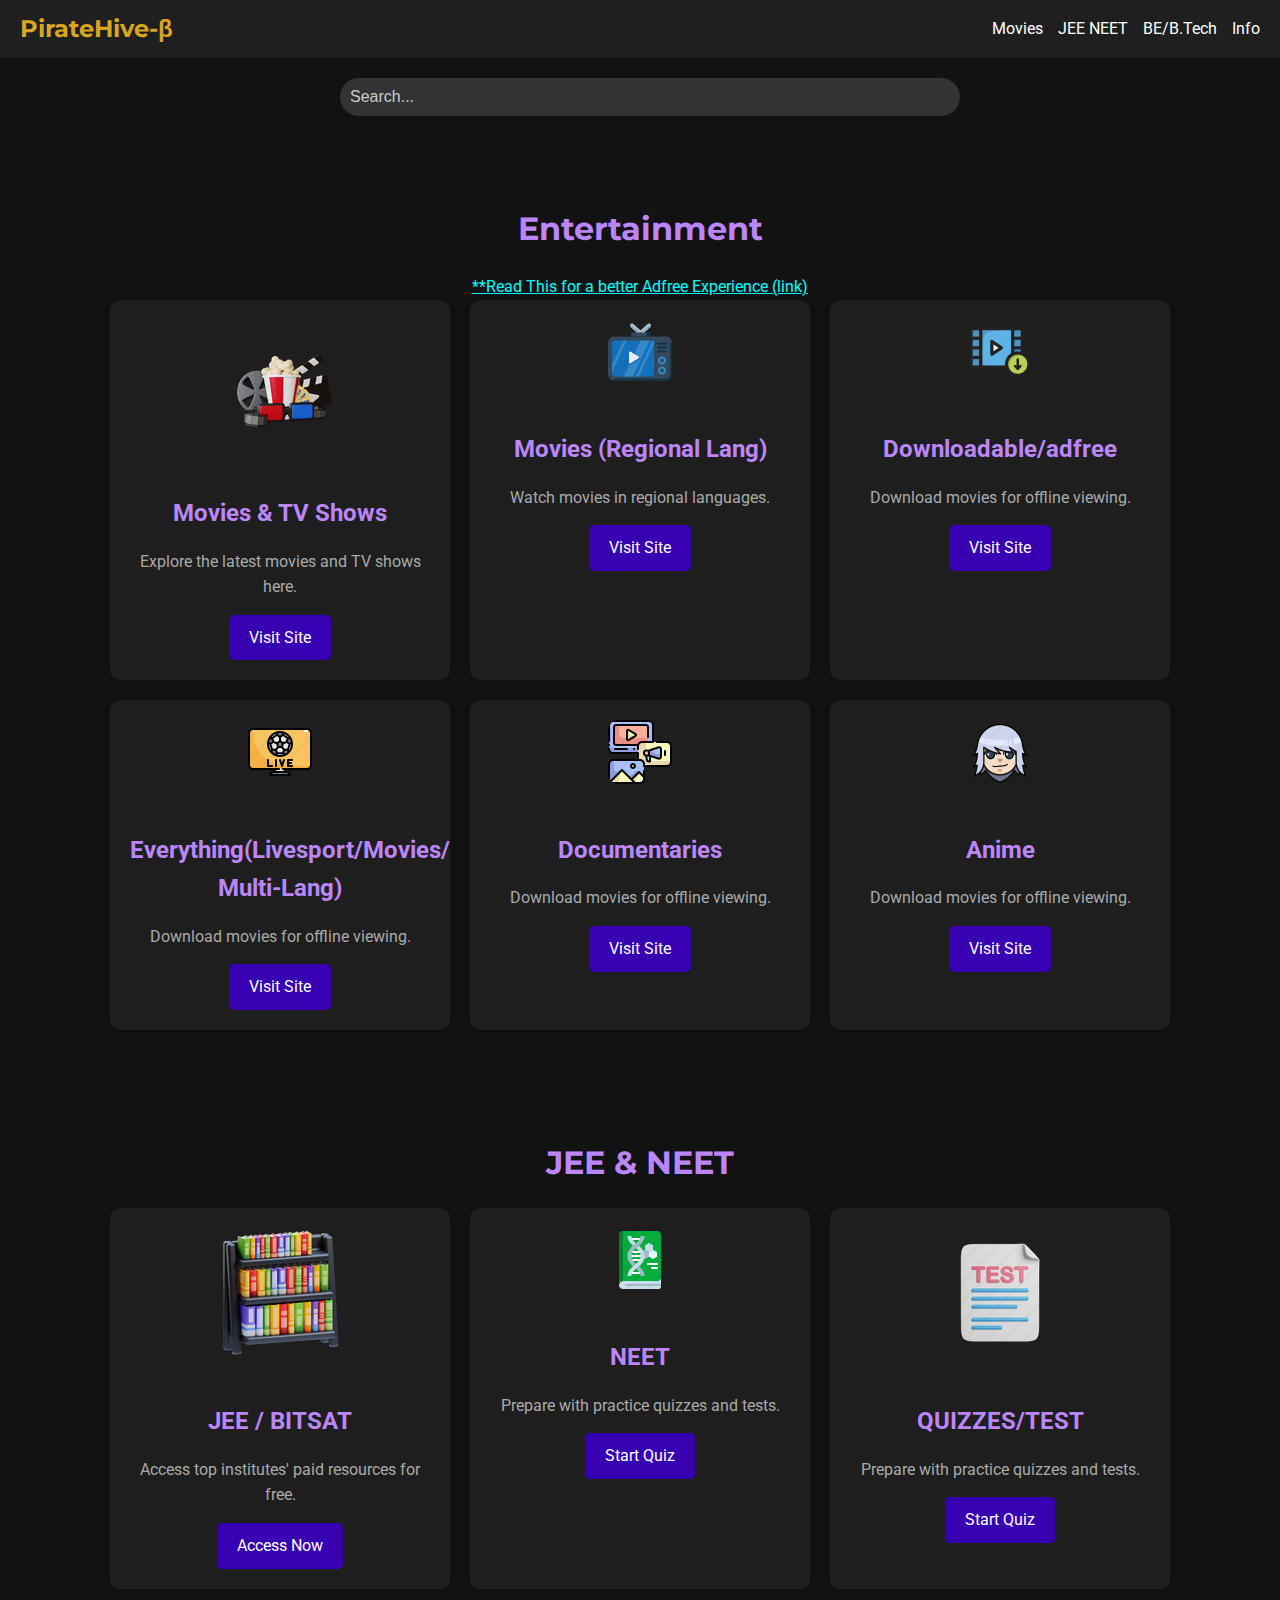
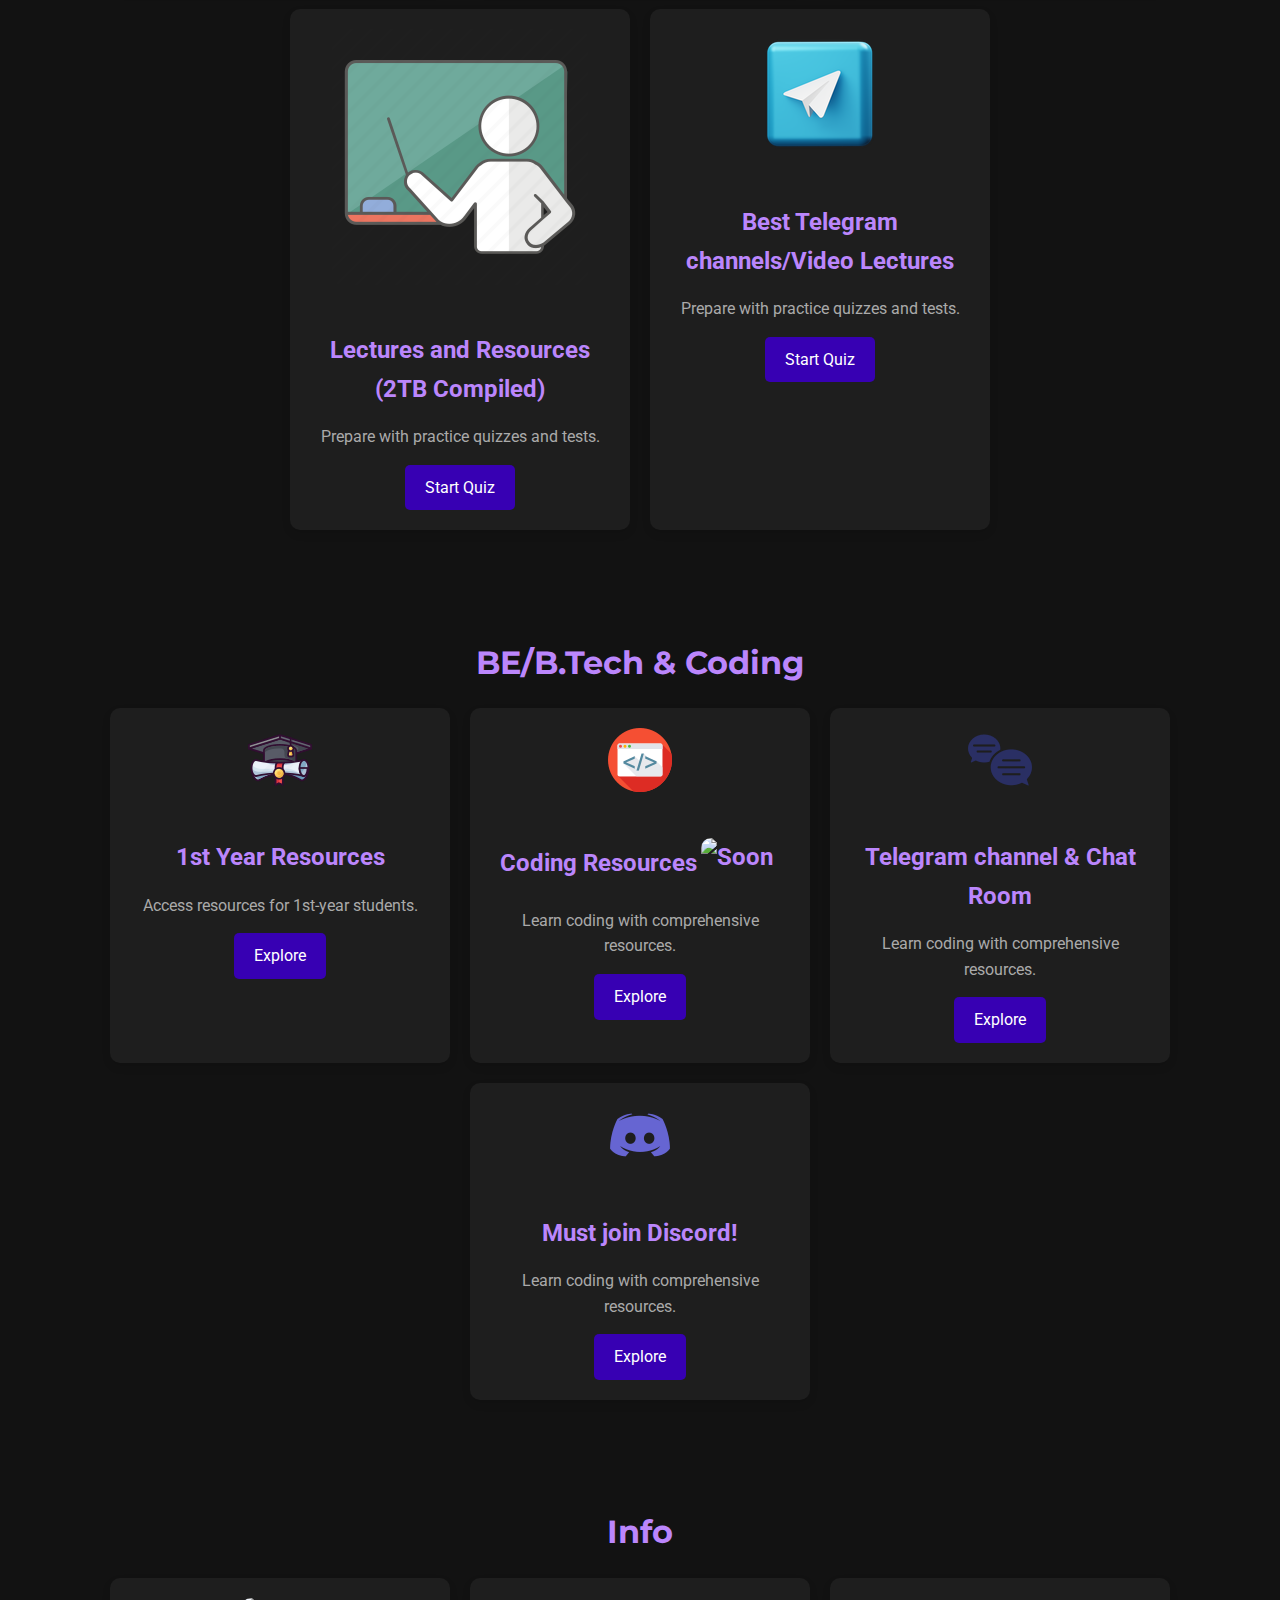
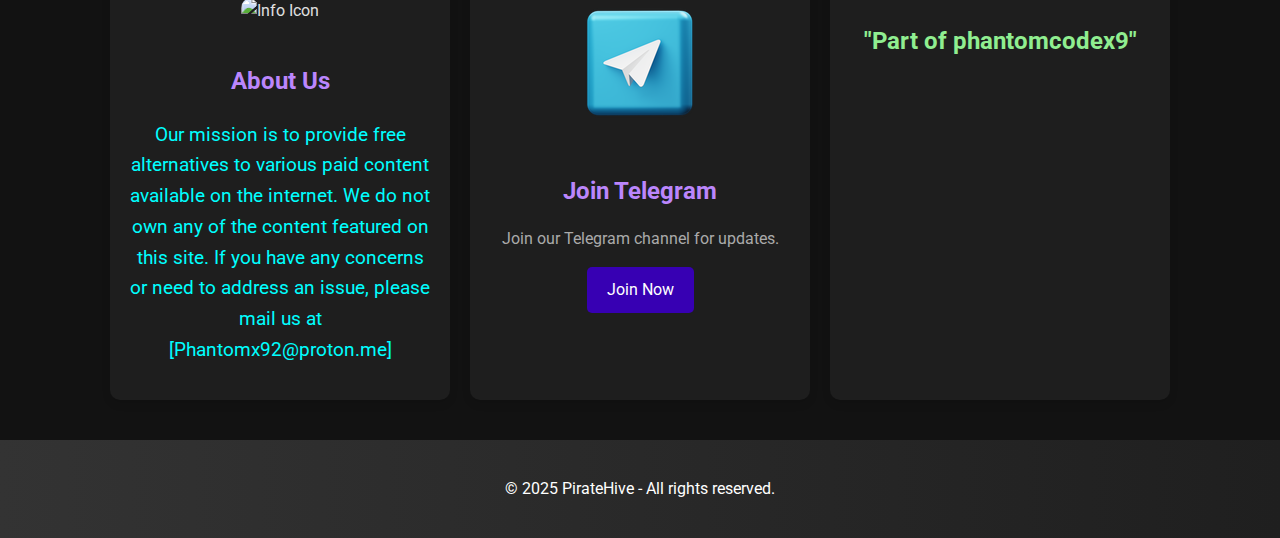
==== index.html @ e7d07bc3 "Update index.html" ====
<!DOCTYPE html>
<html lang="en">

<head>
    <!-- Google tag (gtag.js) -->
    <script async src="https://www.googletagmanager.com/gtag/js?id=G-7J2L93XLY0"></script>
    <script>
        window.dataLayer = window.dataLayer || [];
        function gtag() { dataLayer.push(arguments); }
        gtag('js', new Date());

        gtag('config', 'G-7J2L93XLY0');
    </script>
    <meta charset="UTF-8">
    <meta name="viewport" content="width=device-width, initial-scale=1.0">
    <title>PirateHive - Confedential</title>
    <link rel="icon" href="pirate.png" type="image/png">
    <link
        href="https://fonts.googleapis.com/css2?family=Montserrat:wght@400;700&family=Roboto:wght@400;500&display=swap"
        rel="stylesheet">
    <link rel="stylesheet" href="style.css">
</head>

<body>
    <!-- Top Ribbon -->
    <div class="top-ribbon">
        <div class="logo" style="color: goldenrod;">PirateHive-β</div>
        <div class="quick-access">
            <a href="#movies">Movies</a>
            <a href="#jeeneet">JEE NEET</a>
            <a href="#btech">BE/B.Tech</a>
            <a href="#info">Info</a>
        </div>
        <button class="menu-btn" onclick="toggleSidebar()">&#9776;</button>
    </div>

    <!-- Sidebar -->
    <aside class="sidebar" id="sidebar">
        <div class="sidebar-header">
            <div class="logo">PirateHive-βeta</div>
            <button class="close-btn" onclick="toggleSidebar()">&times;</button>
        </div>
        <ul class="sidebar-links">
            <li><a href="#movies">Movies</a></li>
            <li><a href="#jeeneet">JEE NEET</a></li>
            <li><a href="#btech">BE/B.Tech</a></li>
            <li><a href="#info">Info</a></li>
        </ul>
    </aside>

    <!-- Main Content -->
    <main>
        <!-- Search Bar -->
        <div class="search-container">
            <input type="text" id="searchInput" placeholder="Search...">
        </div>

        <!-- Movies Section -->
        <section id="movies" class="content-section">
            <h2>Entertainment</h2>
            <a href="https://rentry.co/4e7mycvp" target="_blank" rel="noopener noreferrer"
                style="text-decoration: underline; color: aqua;">**Read This for a better Adfree Experience (link)</a>
            <div class="card-container">
                <div class="card">
                    <img src="newcin.webp" alt="Movie Icon">
                    <h3>Movies & TV Shows</h3>
                    <p>Explore the latest movies and TV shows here.</p>
                    <a href="https://freek.to/" target="_blank" rel="noopener noreferrer" class="card-button">Visit
                        Site</a>
                </div>
                <div class="card">
                    <img src="tv.webp" alt="TV Icon">
                    <h3>Movies (Regional Lang)</h3>
                    <p>Watch movies in regional languages.</p>
                    <a href="https://www.cineby.ru/" target="_blank" rel="noopener noreferrer" class="card-button">Visit
                        Site</a>
                </div>
                <div class="card">
                    <img src="movien3.webp" alt="Download Icon">
                    <h3>Downloadable/adfree</h3>
                    <p>Download movies for offline viewing.</p>
                    <a href="https://vidbinge.app/" target="_blank" rel="noopener noreferrer" class="card-button">Visit
                        Site</a>
                </div>

                <div class="card">
                    <img src="movien4.webp" alt="Download Icon">
                    <h3>Everything(Livesport/Movies/
                        Multi-Lang)</h3>
                    <p>Download movies for offline viewing.</p>
                    <a href="https://rivestream.live/" target="_blank" rel="noopener noreferrer"
                        class="card-button">Visit
                        Site</a>
                </div>
                <div class="card">
                    <img src="doc.png" alt="Download Icon">
                    <h3>Documentaries</h3>
                    <p>Download movies for offline viewing.</p>
                    <a href="https://topdocumentaryfilms.com/" target="_blank" rel="noopener noreferrer"
                        class="card-button">Visit
                        Site</a>
                </div>
                <div class="card">
                    <img src="anime.webp" alt="Download Icon">
                    <h3>Anime</h3>
                    <p>Download movies for offline viewing.</p>
                    <a href="https://www.miruro.tv/" target="_blank" rel="noopener noreferrer" class="card-button">Visit
                        Site</a>
                </div>
            </div>
        </section>
        <!-- JEE & NEET Section -->
        <section id="jeeneet" class="content-section">
            <h2>JEE & NEET</h2>
            <div class="card-container">
                <div class="card">
                    <img src="shelf.webp" alt="Study Icon">
                    <h3>JEE / BITSAT</h3>
                    <p>Access top institutes' paid resources for free.</p>
                    <a href="https://drive.google.com/drive/folders/1kt1fwIi2DkkcmF1Ly_ejq9_8U_KAy7Ea" target="_blank"
                        rel="noopener noreferrer" class="card-button">Access Now</a>
                </div>
                <div class="card">
                    <img src="bio.webp" alt="Test Icon">
                    <h3>NEET</h3>
                    <p>Prepare with practice quizzes and tests.</p>
                    <a href="https://drive.google.com/drive/folders/15b8KvwVlRz1Renkqf8TfMdsoSB74me_i" target="_blank"
                        rel="noopener noreferrer" class="card-button">Start Quiz</a>
                </div>
                <div class="card">
                    <img src="test.png" alt="Test Icon">
                    <h3>QUIZZES/TEST</h3>
                    <p>Prepare with practice quizzes and tests.</p>
                    <a href="https://jee-mains-quiz.jee-adv.eu.org/" target="_blank" rel="noopener noreferrer"
                        class="card-button">Start Quiz</a>
                </div>
                <div class="card">
                    <img src="lecture.png" alt="Test Icon">
                    <h3>Lectures and Resources (2TB Compiled)</h3>
                    <p>Prepare with practice quizzes and tests.</p>
                    <a href="https://mega.nz/folder/fXgiWK7Z#A4a_b5kK44lg-119cEa6LQ" target="_blank"
                        rel="noopener noreferrer" class="card-button">Start Quiz</a>
                </div>
                <div class="card">
                    <img src="Telegram.webp" alt="Test Icon">
                    <h3> Best Telegram channels/Video Lectures</h3>
                    <p>Prepare with practice quizzes and tests.</p>
                    <a href="https://t.me/+bRom8OVaNMRjOTk1" target="_blank" rel="noopener noreferrer"
                        class="card-button">Start Quiz</a>
                </div>
            </div>
        </section>

        <!-- BE/B.Tech Section -->
        <section id="btech" class="content-section">
            <h2>BE/B.Tech & Coding</h2>
            <div class="card-container">
                <div class="card">
                    <img src="Degree.webp" alt="Book Icon">
                    <h3>1st Year Resources</h3>
                    <p>Access resources for 1st-year students.</p>
                    <a href="year1.html" class="card-button">Explore</a>
                </div>
                <div class="card">
                    <img src="Coding.webp" alt="Coding Icon">
                    <h3>Coding Resources<img src="soon.gif.mp4" alt="Soon" class="icon"></h3>
                    <p>Learn coding with comprehensive resources.</p>
                    <a href="coding.html" class="card-button">Explore</a>
                </div>
                <div class="card">
                    <img src="chat.webp" alt="Coding Icon">
                    <h3>Telegram channel & Chat Room</h3>
                    <p>Learn coding with comprehensive resources.</p>
                    <a href="https://t.me/codingknights" class="card-button">Explore</a>
                </div>
                <div class="card">
                    <img src="Discord.webp" alt="Coding Icon">
                    <h3>Must join Discord!</h3>
                    <p>Learn coding with comprehensive resources.</p>
                    <a href="https://discord.gg/XZ6P9ZDK9M" class="card-button">Explore</a>
                </div>
            </div>
        </section>

        <!-- Info Section -->
        <section id="info" class="content-section">
            <h2>Info</h2>
            <div class="card-container">
                <div class="card">
                    <img src="info-icon.png" alt="Info Icon">
                    <h3>About Us</h3>
                    <p style="font-size: larger; color: aqua;"> Our mission is to provide free alternatives to various
                        paid content available on the
                        internet. We do not own any of the content featured on this site. If you have any concerns
                        or need to address an issue, please mail us at [Phantomx92@proton.me]</p>
                </div>
                <div class="card">
                    <img src="Telegram.webp" alt="Telegram Icon">
                    <h3>Join Telegram</h3>
                    <p>Join our Telegram channel for updates.</p>
                    <a href="https://t.me/+bRom8OVaNMRjOTk1" target="_blank" rel="noopener noreferrer"
                        class="card-button">Join Now</a>
                </div>
                <div class="card">
                    <h3 style="color: lightgreen;">"Part of phantomcodex9"</h3>
                </div>
            </div>
        </section>

        <!-- Other Sections (JEE & NEET, BE/B.Tech, Cyber Security, Info) -->
        <!-- Add the same structure as the Movies section for other sections -->
    </main>

    <!-- Footer -->
    <footer>
        <p>&copy; 2025 PirateHive - All rights reserved.</p>
    </footer>

    <!-- JavaScript -->
    <script>
        // Toggle Sidebar
        function toggleSidebar() {
            const sidebar = document.getElementById("sidebar");
            sidebar.classList.toggle("active");
        }

        // Close Sidebar when clicking outside
        document.addEventListener("click", function (event) {
            const sidebar = document.getElementById("sidebar");
            const menuBtn = document.querySelector(".menu-btn");
            if (!sidebar.contains(event.target) && !menuBtn.contains(event.target)) {
                sidebar.classList.remove("active");
            }
        });

        // Search Functionality
        const searchInput = document.getElementById('searchInput');
        const cards = document.querySelectorAll('.card');
        if (searchInput && cards) {
            searchInput.addEventListener('input', function () {
                const searchText = searchInput.value.toLowerCase();
                cards.forEach(card => {
                    const cardText = card.textContent.toLowerCase();
                    card.style.display = cardText.includes(searchText) ? 'block' : 'none';
                });
            });
        }
    </script>
</body>

</html>
---- style.css ----
/* Dark Theme CSS Styles */
:root {
    --primary-color: #bb86fc;
    --secondary-color: #3700b3;
    --background-color: #121212;
    --text-color: #e0e0e0;
    --font-family: 'Roboto', sans-serif;
    --font-family-heading: 'Montserrat', sans-serif;
    --card-background: #1e1e1e;
    --nav-background: #1f1f1f;
    --hover-color: #512da8;
}

/* General Styles */
body {
    font-family: var(--font-family);
    margin: 0;
    padding: 0;
    background-color: var(--background-color);
    color: var(--text-color);
    line-height: 1.6;
}

a {
    text-decoration: none;
    color: inherit;
}

/* Top Ribbon */
.top-ribbon {
    display: flex;
    justify-content: space-between;
    align-items: center;
    padding: 10px 20px;
    background-color: var(--nav-background);
    position: sticky;
    top: 0;
    z-index: 1000;
}

.top-ribbon .logo {
    font-family: var(--font-family-heading);
    font-size: 1.5rem;
    font-weight: bold;
}

.top-ribbon .quick-access {
    display: flex;
    gap: 15px;
}

.top-ribbon .quick-access a {
    color: #fff;
    font-size: 1rem;
    transition: color 0.3s ease;
}

.top-ribbon .quick-access a:hover {
    color: var(--primary-color);
}

.top-ribbon .menu-btn {
    display: none;
    background: none;
    border: none;
    color: #fff;
    font-size: 1.5rem;
    cursor: pointer;
}

/* Sidebar */
.sidebar {
    width: 250px;
    height: 100vh;
    background-color: var(--nav-background);
    position: fixed;
    top: 0;
    left: -250px;
    transition: left 0.3s ease;
    z-index: 1000;
}

.sidebar.active {
    left: 0;
}

.sidebar-header {
    display: flex;
    justify-content: space-between;
    align-items: center;
    padding: 20px;
    border-bottom: 1px solid #333;
}

.sidebar-header .logo {
    font-family: var(--font-family-heading);
    font-size: 1.5rem;
    font-weight: bold;
}

.sidebar-header .close-btn {
    background: none;
    border: none;
    color: #fff;
    font-size: 1.5rem;
    cursor: pointer;
}

.sidebar-links {
    list-style: none;
    padding: 0;
    margin: 0;
}

.sidebar-links li {
    padding: 15px 20px;
    border-bottom: 1px solid #333;
}

.sidebar-links li a {
    color: #fff;
    font-size: 1.1rem;
    transition: color 0.3s ease;
}

.sidebar-links li a:hover {
    color: var(--primary-color);
}

/* Search Bar */
.search-container {
    text-align: center;
    margin: 20px auto;
    width: 90%;
    max-width: 600px;
}

#searchInput {
    width: 100%;
    padding: 10px;
    border-radius: 25px;
    border: none;
    background-color: #333;
    color: #fff;
    font-size: 1rem;
}

#searchInput::placeholder {
    color: #ccc;
}

/* Content Sections */
.content-section {
    padding: 40px 20px;
    text-align: center;
}

.content-section h2 {
    font-family: var(--font-family-heading);
    font-size: 2rem;
    margin-bottom: 20px;
    color: var(--primary-color);
}

.card-container {
    display: flex;
    justify-content: center;
    gap: 20px;
    flex-wrap: wrap;
}

.card {
    background-color: var(--card-background);
    padding: 20px;
    border-radius: 10px;
    box-shadow: 0 4px 8px rgba(0, 0, 0, 0.1);
    text-align: center;
    transition: transform 0.3s ease, box-shadow 0.3s ease;
    width: 100%;
    max-width: 300px;
}

.card:hover {
    transform: translateY(-10px);
    box-shadow: 0 8px 16px rgba(0, 0, 0, 0.2);
}

.card img {
    max-width: 100%;
    border-radius: 10px;
    margin-bottom: 15px;
}

.card h3 {
    font-size: 1.5rem;
    margin-bottom: 10px;
    color: var(--primary-color);
}

.card p {
    font-size: 1rem;
    color: #aaa;
    margin-bottom: 15px;
}

.card-button {
    display: inline-block;
    padding: 10px 20px;
    background-color: var(--secondary-color);
    color: #fff;
    border-radius: 5px;
    transition: background-color 0.3s ease;
}

.card-button:hover {
    background-color: var(--hover-color);
}

/* Footer */
footer {
    background: linear-gradient(to right, #333, #1f1f1f);
    color: #fff;
    text-align: center;
    padding: 20px;
    position: relative;
}

/* Responsive Design */
@media (max-width: 768px) {
    .top-ribbon .quick-access {
        display: none;
    }

    .top-ribbon .menu-btn {
        display: block;
    }

    .card {
        width: 100%;
        max-width: 100%;
    }
}
.icon {
    width: 30px;
    /* Adjust size as needed */
    height: 20px;
    /* Adjust size as needed */
    margin-right: 8px;
    /* Space between icon and text */
    vertical-align: middle;
    /* Aligns icon with text */
    margin-left: 4px;
}
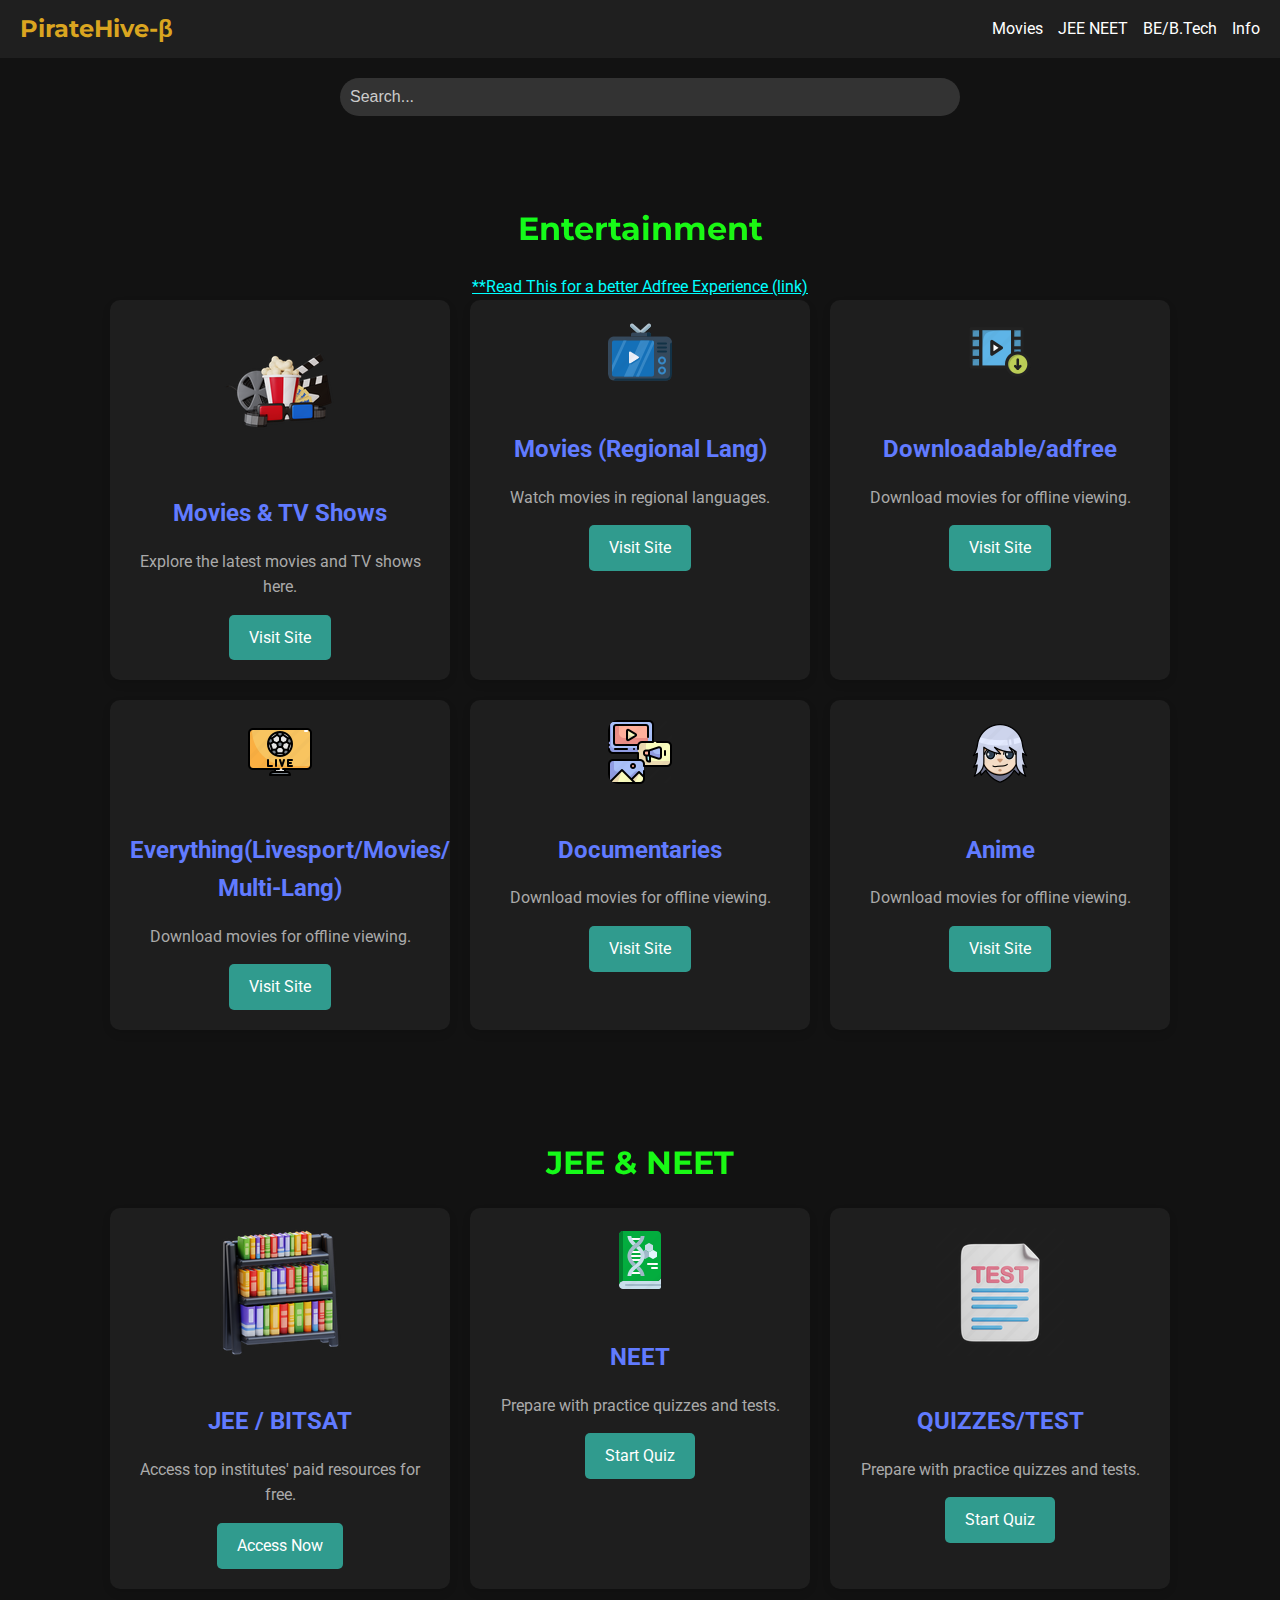
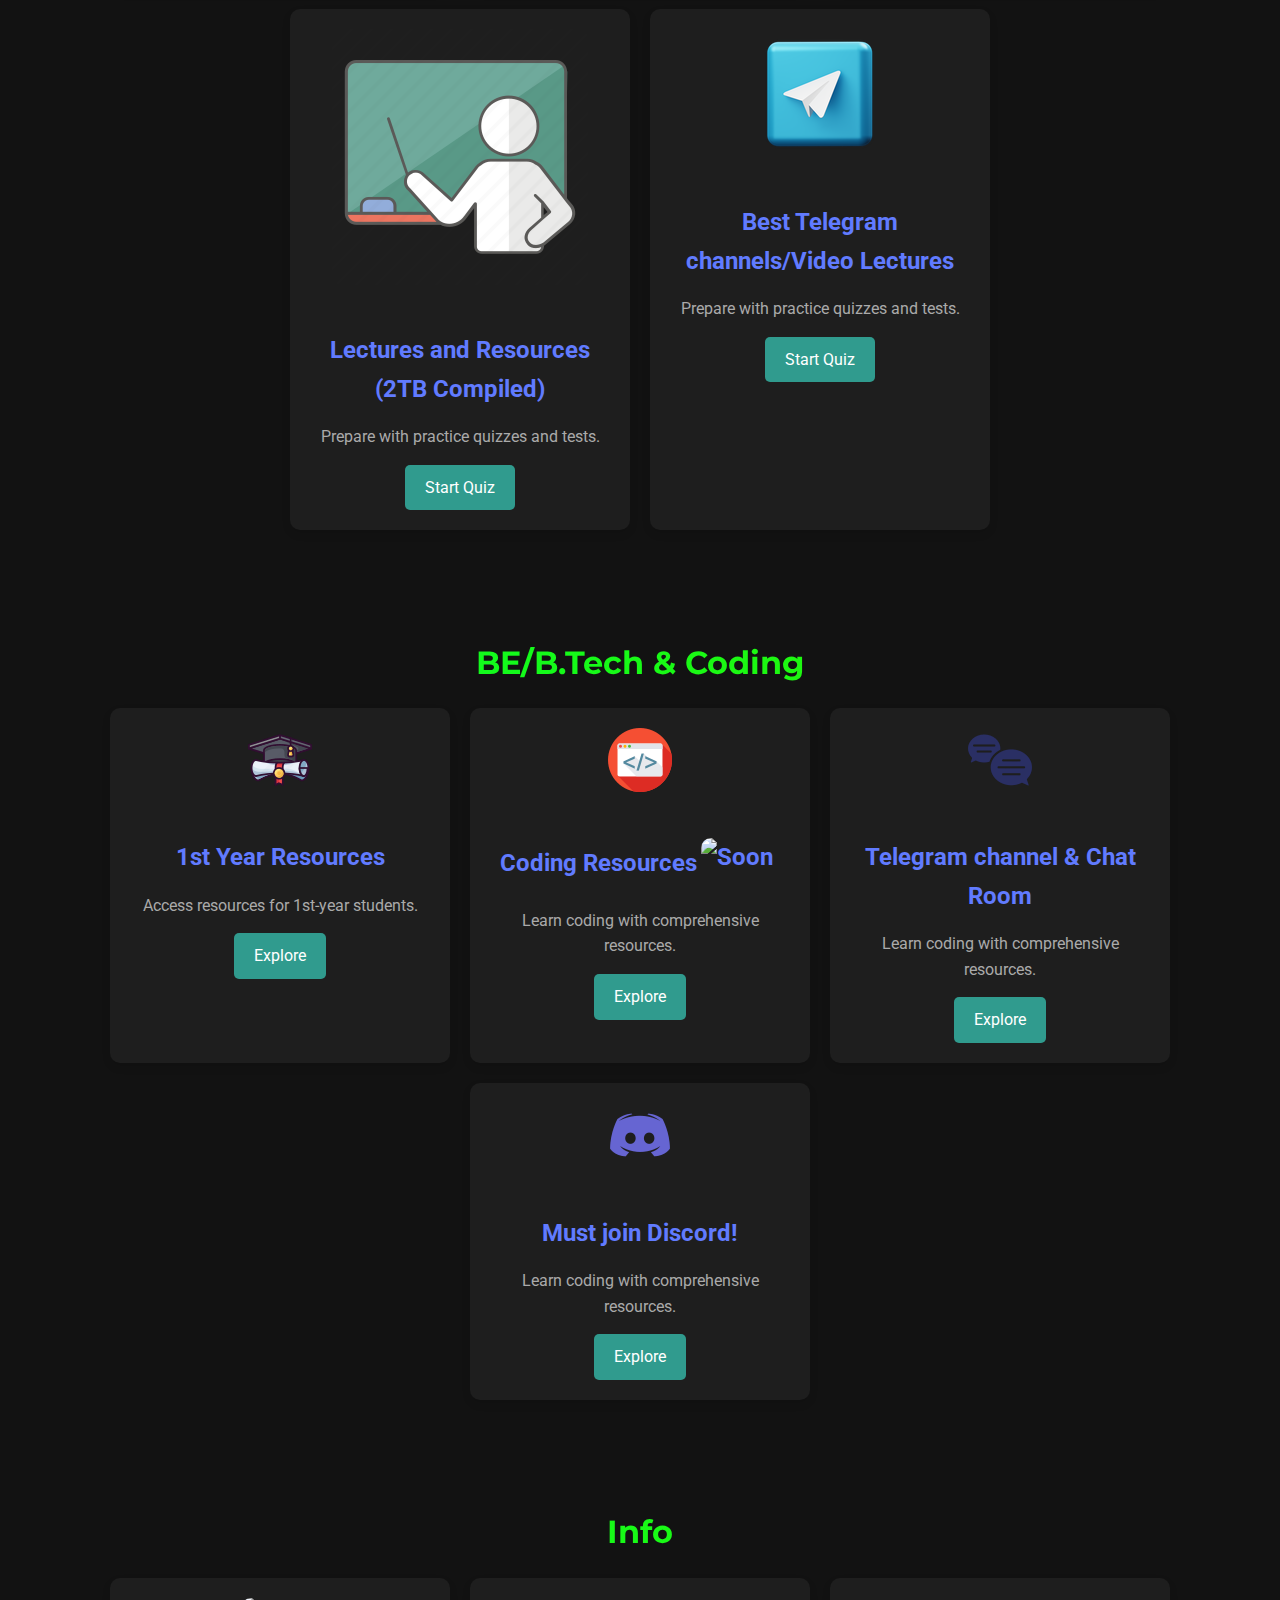
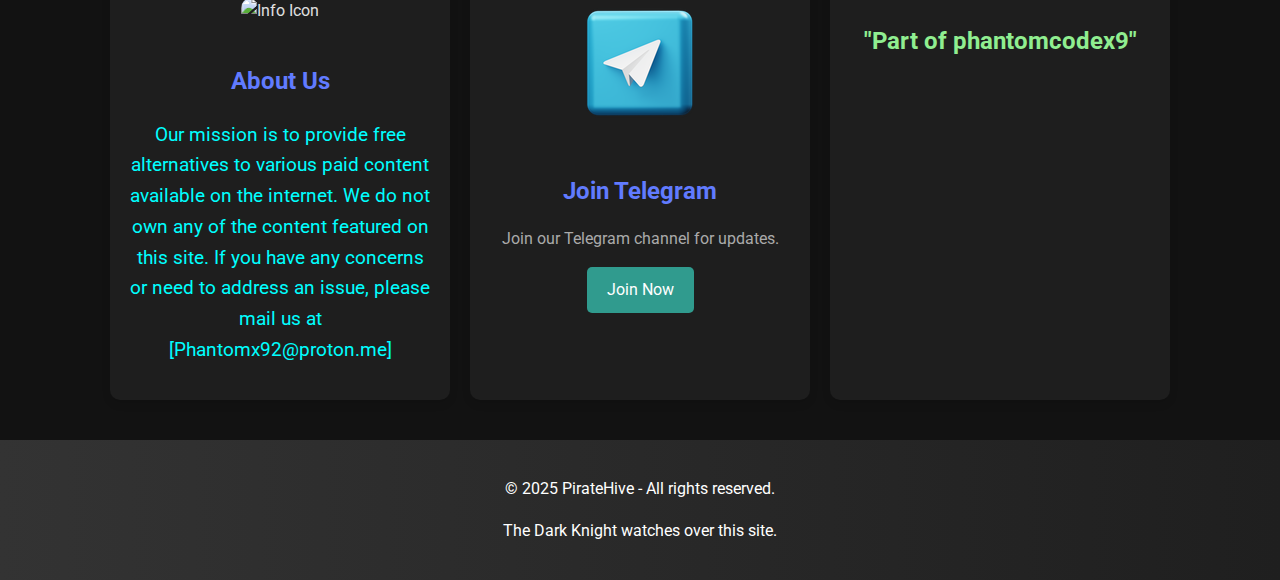
==== commit ddbd7aca: "Update index.html" ====
--- a/index.html
+++ b/index.html
@@ -21,7 +21,13 @@
     <link rel="stylesheet" href="style.css">
 </head>
 
+
+
 <body>
+    <div class="loading-screen" id="loadingScreen">
+        <img src="batman.png" alt="Batman Logo" class="batman-loader">
+    </div>
+    <body>
     <!-- Top Ribbon -->
     <div class="top-ribbon">
         <div class="logo" style="color: goldenrod;">PirateHive-β</div>
@@ -214,6 +220,7 @@
     <!-- Footer -->
     <footer>
         <p>&copy; 2025 PirateHive - All rights reserved.</p>
+        <p class="batman-easter-egg">The Dark Knight watches over this site.</p>
     </footer>
 
     <!-- JavaScript -->
@@ -245,6 +252,18 @@
                 });
             });
         }
+
+        window.addEventListener("load", function () {
+            const loadingScreen = document.getElementById("loadingScreen");
+            loadingScreen.style.opacity = "0";
+            setTimeout(() => {
+                loadingScreen.style.display = "none";
+            }, 500);
+        });
+        console.log("%c🦇 I'm Batman. 🦇", "font-size: 20px; color: #000; background: #FFD700; padding: 10px; border-radius: 5px;");
+    console.log("%cWelcome to PirateHive, where the Dark Knight keeps watch.", "font-size: 14px; color: #2c3e50;");
+    console.log("%cRemember: 'It's not who I am underneath, but what I do that defines me.'", "font-size: 14px; color: #2c3e50; font-style: italic;");
+  
     </script>
 </body>
 
--- a/style.css
+++ b/style.css
@@ -1,7 +1,7 @@
 /* Dark Theme CSS Styles */
 :root {
-    --primary-color: #bb86fc;
-    --secondary-color: #3700b3;
+    --primary-color: #617bff;
+    --secondary-color: #309b8e;
     --background-color: #121212;
     --text-color: #e0e0e0;
     --font-family: 'Roboto', sans-serif;
@@ -159,7 +159,16 @@
     font-family: var(--font-family-heading);
     font-size: 2rem;
     margin-bottom: 20px;
-    color: var(--primary-color);
+    background: linear-gradient(90deg, #03ff2d, #2df300);
+    /* Gradient colors */
+    -webkit-background-clip: text;
+    /* Clip background to text */
+    -webkit-text-fill-color: transparent;
+    /* Make text transparent */
+    background-clip: text;
+    /* Standard property */
+    text-fill-color: transparent;
+    /* Standard property */
 }
 
 .card-container {
@@ -240,6 +249,7 @@
         max-width: 100%;
     }
 }
+
 .icon {
     width: 30px;
     /* Adjust size as needed */
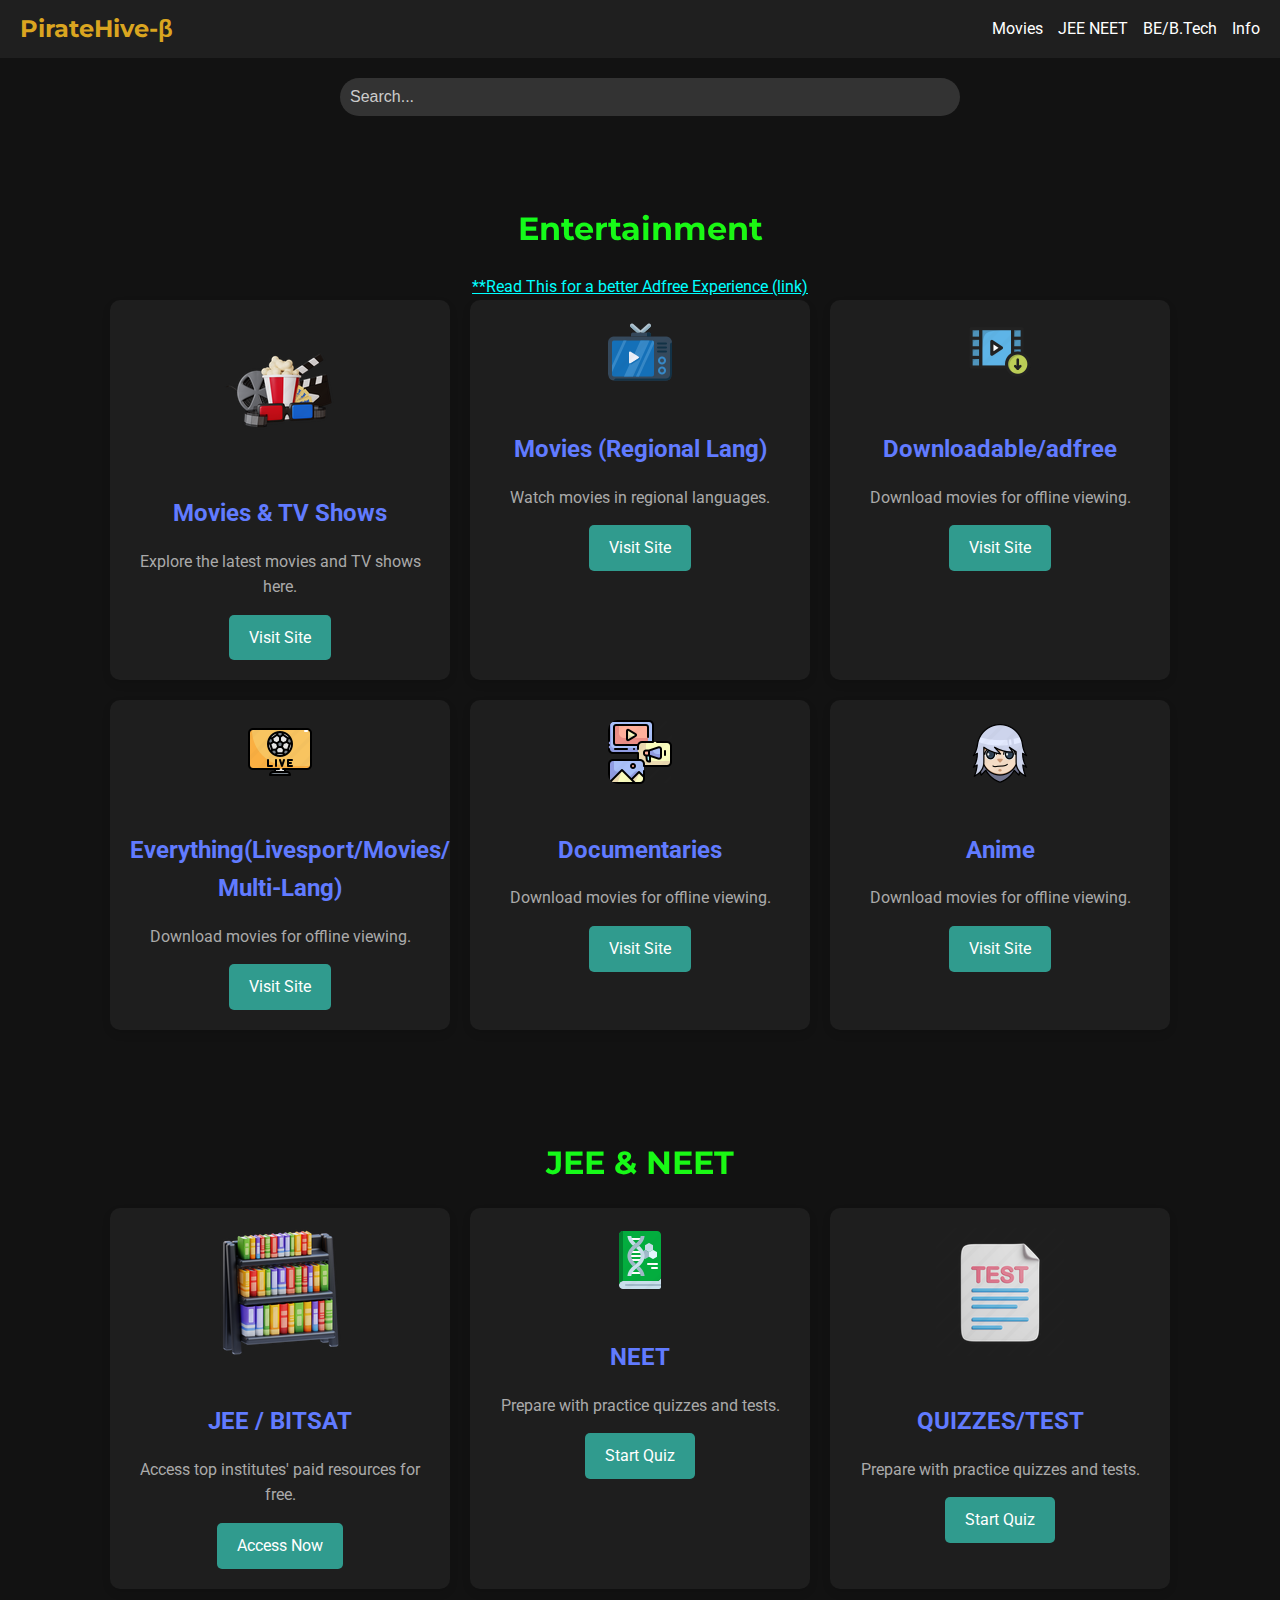
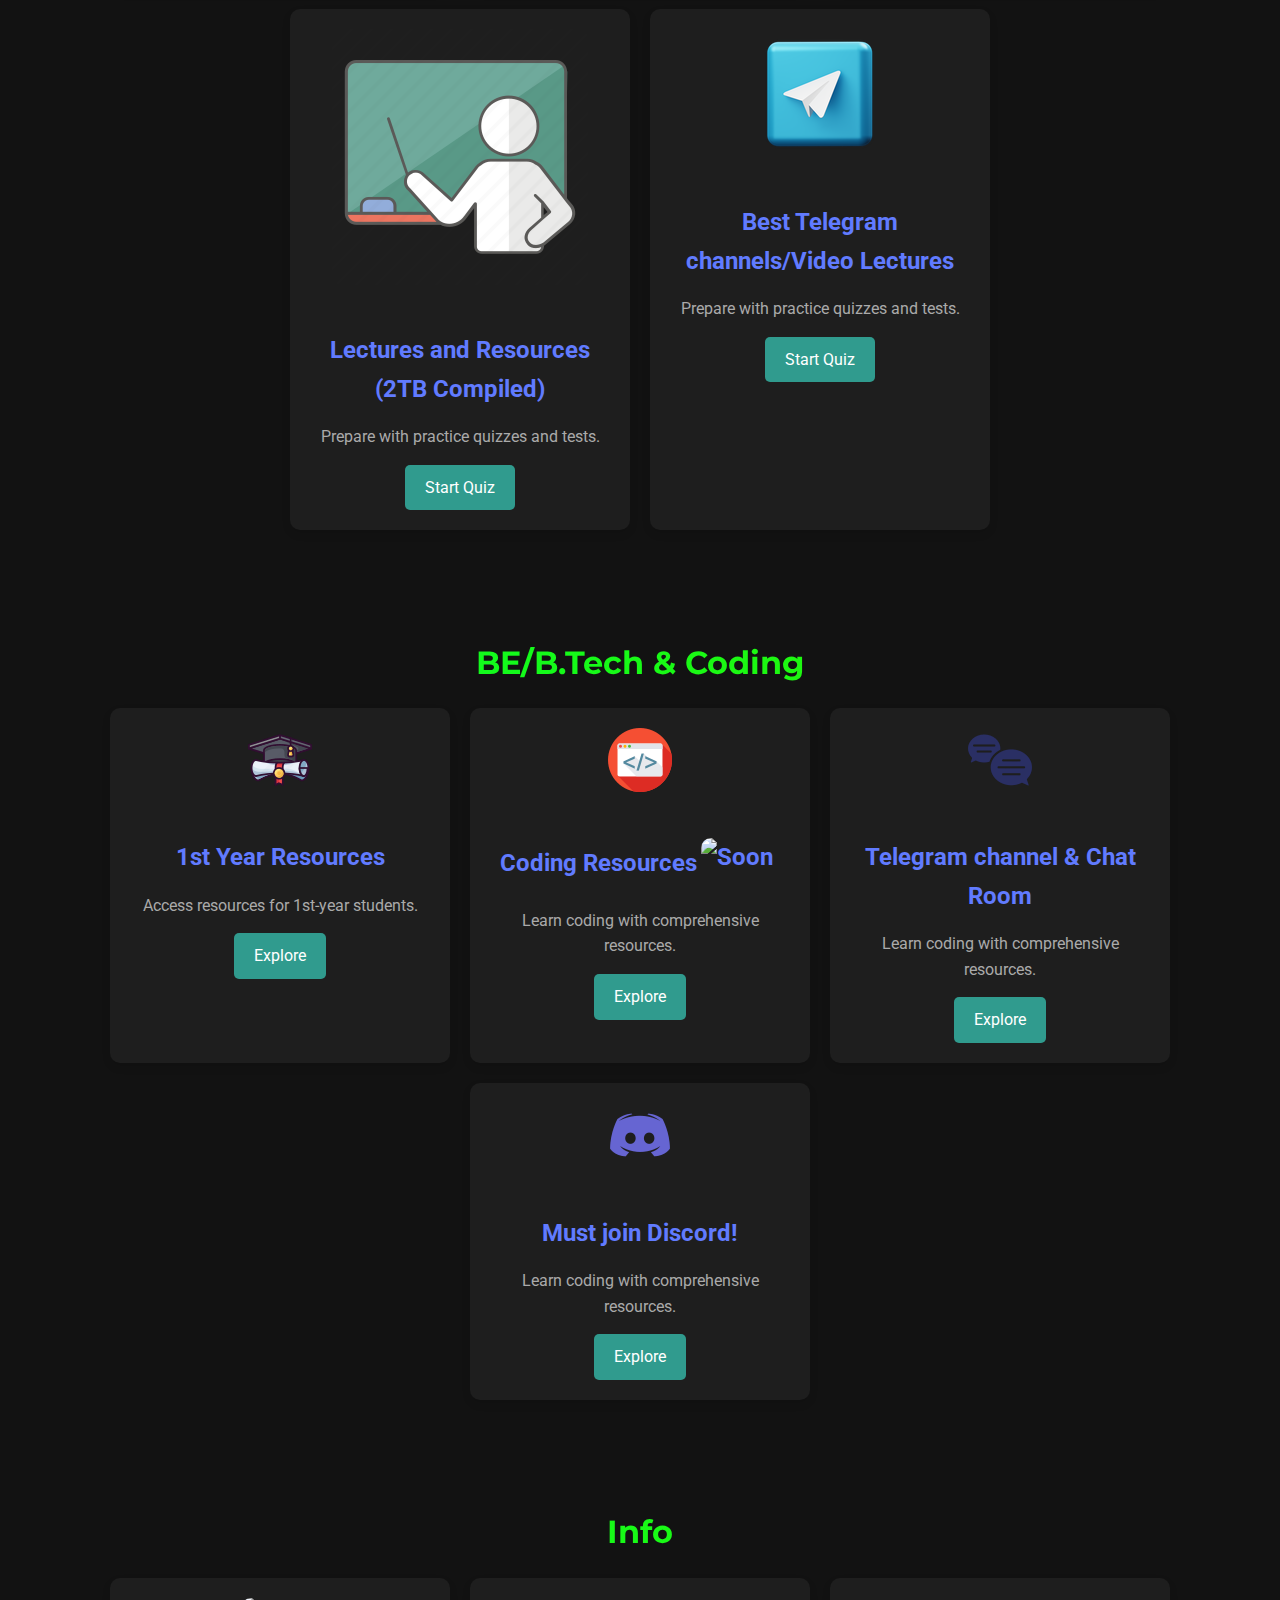
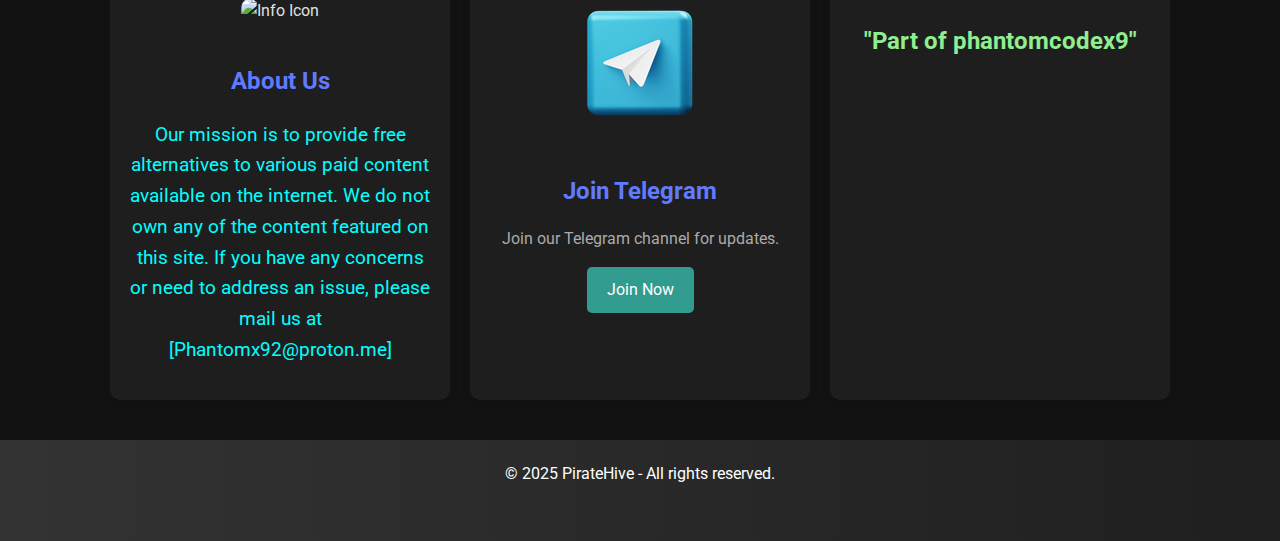
==== commit ca8b0611: "Update index.html" ====
--- a/index.html
+++ b/index.html
@@ -27,244 +27,265 @@
     <div class="loading-screen" id="loadingScreen">
         <img src="batman.png" alt="Batman Logo" class="batman-loader">
     </div>
+
     <body>
-    <!-- Top Ribbon -->
-    <div class="top-ribbon">
-        <div class="logo" style="color: goldenrod;">PirateHive-β</div>
-        <div class="quick-access">
-            <a href="#movies">Movies</a>
-            <a href="#jeeneet">JEE NEET</a>
-            <a href="#btech">BE/B.Tech</a>
-            <a href="#info">Info</a>
+        <!-- Top Ribbon -->
+        <div class="top-ribbon">
+            <div class="logo" style="color: goldenrod;">PirateHive-β</div>
+            <div class="quick-access">
+                <a href="#movies">Movies</a>
+                <a href="#jeeneet">JEE NEET</a>
+                <a href="#btech">BE/B.Tech</a>
+                <a href="#info">Info</a>
+            </div>
+            <button class="menu-btn" onclick="toggleSidebar()">&#9776;</button>
         </div>
-        <button class="menu-btn" onclick="toggleSidebar()">&#9776;</button>
-    </div>
-
-    <!-- Sidebar -->
-    <aside class="sidebar" id="sidebar">
-        <div class="sidebar-header">
-            <div class="logo">PirateHive-βeta</div>
-            <button class="close-btn" onclick="toggleSidebar()">&times;</button>
-        </div>
-        <ul class="sidebar-links">
-            <li><a href="#movies">Movies</a></li>
-            <li><a href="#jeeneet">JEE NEET</a></li>
-            <li><a href="#btech">BE/B.Tech</a></li>
-            <li><a href="#info">Info</a></li>
-        </ul>
-    </aside>
-
-    <!-- Main Content -->
-    <main>
-        <!-- Search Bar -->
-        <div class="search-container">
-            <input type="text" id="searchInput" placeholder="Search...">
-        </div>
-
-        <!-- Movies Section -->
-        <section id="movies" class="content-section">
-            <h2>Entertainment</h2>
-            <a href="https://rentry.co/4e7mycvp" target="_blank" rel="noopener noreferrer"
-                style="text-decoration: underline; color: aqua;">**Read This for a better Adfree Experience (link)</a>
-            <div class="card-container">
-                <div class="card">
-                    <img src="newcin.webp" alt="Movie Icon">
-                    <h3>Movies & TV Shows</h3>
-                    <p>Explore the latest movies and TV shows here.</p>
-                    <a href="https://freek.to/" target="_blank" rel="noopener noreferrer" class="card-button">Visit
-                        Site</a>
-                </div>
-                <div class="card">
-                    <img src="tv.webp" alt="TV Icon">
-                    <h3>Movies (Regional Lang)</h3>
-                    <p>Watch movies in regional languages.</p>
-                    <a href="https://www.cineby.ru/" target="_blank" rel="noopener noreferrer" class="card-button">Visit
-                        Site</a>
-                </div>
-                <div class="card">
-                    <img src="movien3.webp" alt="Download Icon">
-                    <h3>Downloadable/adfree</h3>
-                    <p>Download movies for offline viewing.</p>
-                    <a href="https://vidbinge.app/" target="_blank" rel="noopener noreferrer" class="card-button">Visit
-                        Site</a>
-                </div>
-
-                <div class="card">
-                    <img src="movien4.webp" alt="Download Icon">
-                    <h3>Everything(Livesport/Movies/
-                        Multi-Lang)</h3>
-                    <p>Download movies for offline viewing.</p>
-                    <a href="https://rivestream.live/" target="_blank" rel="noopener noreferrer"
-                        class="card-button">Visit
-                        Site</a>
-                </div>
-                <div class="card">
-                    <img src="doc.png" alt="Download Icon">
-                    <h3>Documentaries</h3>
-                    <p>Download movies for offline viewing.</p>
-                    <a href="https://topdocumentaryfilms.com/" target="_blank" rel="noopener noreferrer"
-                        class="card-button">Visit
-                        Site</a>
-                </div>
-                <div class="card">
-                    <img src="anime.webp" alt="Download Icon">
-                    <h3>Anime</h3>
-                    <p>Download movies for offline viewing.</p>
-                    <a href="https://www.miruro.tv/" target="_blank" rel="noopener noreferrer" class="card-button">Visit
-                        Site</a>
-                </div>
+
+        <!-- Sidebar -->
+        <aside class="sidebar" id="sidebar">
+            <div class="sidebar-header">
+                <div class="logo">PirateHive-βeta</div>
+                <button class="close-btn" onclick="toggleSidebar()">&times;</button>
             </div>
-        </section>
-        <!-- JEE & NEET Section -->
-        <section id="jeeneet" class="content-section">
-            <h2>JEE & NEET</h2>
-            <div class="card-container">
-                <div class="card">
-                    <img src="shelf.webp" alt="Study Icon">
-                    <h3>JEE / BITSAT</h3>
-                    <p>Access top institutes' paid resources for free.</p>
-                    <a href="https://drive.google.com/drive/folders/1kt1fwIi2DkkcmF1Ly_ejq9_8U_KAy7Ea" target="_blank"
-                        rel="noopener noreferrer" class="card-button">Access Now</a>
-                </div>
-                <div class="card">
-                    <img src="bio.webp" alt="Test Icon">
-                    <h3>NEET</h3>
-                    <p>Prepare with practice quizzes and tests.</p>
-                    <a href="https://drive.google.com/drive/folders/15b8KvwVlRz1Renkqf8TfMdsoSB74me_i" target="_blank"
-                        rel="noopener noreferrer" class="card-button">Start Quiz</a>
-                </div>
-                <div class="card">
-                    <img src="test.png" alt="Test Icon">
-                    <h3>QUIZZES/TEST</h3>
-                    <p>Prepare with practice quizzes and tests.</p>
-                    <a href="https://jee-mains-quiz.jee-adv.eu.org/" target="_blank" rel="noopener noreferrer"
-                        class="card-button">Start Quiz</a>
-                </div>
-                <div class="card">
-                    <img src="lecture.png" alt="Test Icon">
-                    <h3>Lectures and Resources (2TB Compiled)</h3>
-                    <p>Prepare with practice quizzes and tests.</p>
-                    <a href="https://mega.nz/folder/fXgiWK7Z#A4a_b5kK44lg-119cEa6LQ" target="_blank"
-                        rel="noopener noreferrer" class="card-button">Start Quiz</a>
-                </div>
-                <div class="card">
-                    <img src="Telegram.webp" alt="Test Icon">
-                    <h3> Best Telegram channels/Video Lectures</h3>
-                    <p>Prepare with practice quizzes and tests.</p>
-                    <a href="https://t.me/+bRom8OVaNMRjOTk1" target="_blank" rel="noopener noreferrer"
-                        class="card-button">Start Quiz</a>
-                </div>
+            <ul class="sidebar-links">
+                <li><a href="#movies">Movies</a></li>
+                <li><a href="#jeeneet">JEE NEET</a></li>
+                <li><a href="#btech">BE/B.Tech</a></li>
+                <li><a href="#info">Info</a></li>
+            </ul>
+        </aside>
+
+        <!-- Main Content -->
+        <main>
+            <!-- Search Bar -->
+            <div class="search-container">
+                <input type="text" id="searchInput" placeholder="Search...">
             </div>
-        </section>
-
-        <!-- BE/B.Tech Section -->
-        <section id="btech" class="content-section">
-            <h2>BE/B.Tech & Coding</h2>
-            <div class="card-container">
-                <div class="card">
-                    <img src="Degree.webp" alt="Book Icon">
-                    <h3>1st Year Resources</h3>
-                    <p>Access resources for 1st-year students.</p>
-                    <a href="year1.html" class="card-button">Explore</a>
-                </div>
-                <div class="card">
-                    <img src="Coding.webp" alt="Coding Icon">
-                    <h3>Coding Resources<img src="soon.gif.mp4" alt="Soon" class="icon"></h3>
-                    <p>Learn coding with comprehensive resources.</p>
-                    <a href="coding.html" class="card-button">Explore</a>
-                </div>
-                <div class="card">
-                    <img src="chat.webp" alt="Coding Icon">
-                    <h3>Telegram channel & Chat Room</h3>
-                    <p>Learn coding with comprehensive resources.</p>
-                    <a href="https://t.me/codingknights" class="card-button">Explore</a>
-                </div>
-                <div class="card">
-                    <img src="Discord.webp" alt="Coding Icon">
-                    <h3>Must join Discord!</h3>
-                    <p>Learn coding with comprehensive resources.</p>
-                    <a href="https://discord.gg/XZ6P9ZDK9M" class="card-button">Explore</a>
-                </div>
-            </div>
-        </section>
-
-        <!-- Info Section -->
-        <section id="info" class="content-section">
-            <h2>Info</h2>
-            <div class="card-container">
-                <div class="card">
-                    <img src="info-icon.png" alt="Info Icon">
-                    <h3>About Us</h3>
-                    <p style="font-size: larger; color: aqua;"> Our mission is to provide free alternatives to various
-                        paid content available on the
-                        internet. We do not own any of the content featured on this site. If you have any concerns
-                        or need to address an issue, please mail us at [Phantomx92@proton.me]</p>
-                </div>
-                <div class="card">
-                    <img src="Telegram.webp" alt="Telegram Icon">
-                    <h3>Join Telegram</h3>
-                    <p>Join our Telegram channel for updates.</p>
-                    <a href="https://t.me/+bRom8OVaNMRjOTk1" target="_blank" rel="noopener noreferrer"
-                        class="card-button">Join Now</a>
-                </div>
-                <div class="card">
-                    <h3 style="color: lightgreen;">"Part of phantomcodex9"</h3>
-                </div>
-            </div>
-        </section>
-
-        <!-- Other Sections (JEE & NEET, BE/B.Tech, Cyber Security, Info) -->
-        <!-- Add the same structure as the Movies section for other sections -->
-    </main>
-
-    <!-- Footer -->
-    <footer>
-        <p>&copy; 2025 PirateHive - All rights reserved.</p>
-        <p class="batman-easter-egg">The Dark Knight watches over this site.</p>
-    </footer>
-
-    <!-- JavaScript -->
-    <script>
-        // Toggle Sidebar
-        function toggleSidebar() {
-            const sidebar = document.getElementById("sidebar");
-            sidebar.classList.toggle("active");
-        }
-
-        // Close Sidebar when clicking outside
-        document.addEventListener("click", function (event) {
-            const sidebar = document.getElementById("sidebar");
-            const menuBtn = document.querySelector(".menu-btn");
-            if (!sidebar.contains(event.target) && !menuBtn.contains(event.target)) {
-                sidebar.classList.remove("active");
+
+            <!-- Movies Section -->
+            <section id="movies" class="content-section">
+                <h2>Entertainment</h2>
+                <a href="https://rentry.co/4e7mycvp" target="_blank" rel="noopener noreferrer"
+                    style="text-decoration: underline; color: aqua;">**Read This for a better Adfree Experience
+                    (link)</a>
+                <div class="card-container">
+                    <div class="card">
+                        <img src="newcin.webp" alt="Movie Icon">
+                        <h3>Movies & TV Shows</h3>
+                        <p>Explore the latest movies and TV shows here.</p>
+                        <a href="https://freek.to/" target="_blank" rel="noopener noreferrer" class="card-button">Visit
+                            Site</a>
+                    </div>
+                    <div class="card">
+                        <img src="tv.webp" alt="TV Icon">
+                        <h3>Movies (Regional Lang)</h3>
+                        <p>Watch movies in regional languages.</p>
+                        <a href="https://www.cineby.ru/" target="_blank" rel="noopener noreferrer"
+                            class="card-button">Visit
+                            Site</a>
+                    </div>
+                    <div class="card">
+                        <img src="movien3.webp" alt="Download Icon">
+                        <h3>Downloadable/adfree</h3>
+                        <p>Download movies for offline viewing.</p>
+                        <a href="https://vidbinge.app/" target="_blank" rel="noopener noreferrer"
+                            class="card-button">Visit
+                            Site</a>
+                    </div>
+
+                    <div class="card">
+                        <img src="movien4.webp" alt="Download Icon">
+                        <h3>Everything(Livesport/Movies/
+                            Multi-Lang)</h3>
+                        <p>Download movies for offline viewing.</p>
+                        <a href="https://rivestream.live/" target="_blank" rel="noopener noreferrer"
+                            class="card-button">Visit
+                            Site</a>
+                    </div>
+                    <div class="card">
+                        <img src="doc.png" alt="Download Icon">
+                        <h3>Documentaries</h3>
+                        <p>Download movies for offline viewing.</p>
+                        <a href="https://topdocumentaryfilms.com/" target="_blank" rel="noopener noreferrer"
+                            class="card-button">Visit
+                            Site</a>
+                    </div>
+                    <div class="card">
+                        <img src="anime.webp" alt="Download Icon">
+                        <h3>Anime</h3>
+                        <p>Download movies for offline viewing.</p>
+                        <a href="https://www.miruro.tv/" target="_blank" rel="noopener noreferrer"
+                            class="card-button">Visit
+                            Site</a>
+                    </div>
+                </div>
+            </section>
+            <!-- JEE & NEET Section -->
+            <section id="jeeneet" class="content-section">
+                <h2>JEE & NEET</h2>
+                <div class="card-container">
+                    <div class="card">
+                        <img src="shelf.webp" alt="Study Icon">
+                        <h3>JEE / BITSAT</h3>
+                        <p>Access top institutes' paid resources for free.</p>
+                        <a href="https://drive.google.com/drive/folders/1kt1fwIi2DkkcmF1Ly_ejq9_8U_KAy7Ea"
+                            target="_blank" rel="noopener noreferrer" class="card-button">Access Now</a>
+                    </div>
+                    <div class="card">
+                        <img src="bio.webp" alt="Test Icon">
+                        <h3>NEET</h3>
+                        <p>Prepare with practice quizzes and tests.</p>
+                        <a href="https://drive.google.com/drive/folders/15b8KvwVlRz1Renkqf8TfMdsoSB74me_i"
+                            target="_blank" rel="noopener noreferrer" class="card-button">Start Quiz</a>
+                    </div>
+                    <div class="card">
+                        <img src="test.png" alt="Test Icon">
+                        <h3>QUIZZES/TEST</h3>
+                        <p>Prepare with practice quizzes and tests.</p>
+                        <a href="https://jee-mains-quiz.jee-adv.eu.org/" target="_blank" rel="noopener noreferrer"
+                            class="card-button">Start Quiz</a>
+                    </div>
+                    <div class="card">
+                        <img src="lecture.png" alt="Test Icon">
+                        <h3>Lectures and Resources (2TB Compiled)</h3>
+                        <p>Prepare with practice quizzes and tests.</p>
+                        <a href="https://mega.nz/folder/fXgiWK7Z#A4a_b5kK44lg-119cEa6LQ" target="_blank"
+                            rel="noopener noreferrer" class="card-button">Start Quiz</a>
+                    </div>
+                    <div class="card">
+                        <img src="Telegram.webp" alt="Test Icon">
+                        <h3> Best Telegram channels/Video Lectures</h3>
+                        <p>Prepare with practice quizzes and tests.</p>
+                        <a href="https://t.me/+bRom8OVaNMRjOTk1" target="_blank" rel="noopener noreferrer"
+                            class="card-button">Start Quiz</a>
+                    </div>
+                </div>
+            </section>
+
+            <!-- BE/B.Tech Section -->
+            <section id="btech" class="content-section">
+                <h2>BE/B.Tech & Coding</h2>
+                <div class="card-container">
+                    <div class="card">
+                        <img src="Degree.webp" alt="Book Icon">
+                        <h3>1st Year Resources</h3>
+                        <p>Access resources for 1st-year students.</p>
+                        <a href="year1.html" class="card-button">Explore</a>
+                    </div>
+                    <div class="card">
+                        <img src="Coding.webp" alt="Coding Icon">
+                        <h3>Coding Resources<img src="soon.gif.mp4" alt="Soon" class="icon"></h3>
+                        <p>Learn coding with comprehensive resources.</p>
+                        <a href="coding.html" class="card-button">Explore</a>
+                    </div>
+                    <div class="card">
+                        <img src="chat.webp" alt="Coding Icon">
+                        <h3>Telegram channel & Chat Room</h3>
+                        <p>Learn coding with comprehensive resources.</p>
+                        <a href="https://t.me/codingknights" class="card-button">Explore</a>
+                    </div>
+                    <div class="card">
+                        <img src="Discord.webp" alt="Coding Icon">
+                        <h3>Must join Discord!</h3>
+                        <p>Learn coding with comprehensive resources.</p>
+                        <a href="https://discord.gg/XZ6P9ZDK9M" class="card-button">Explore</a>
+                    </div>
+                </div>
+            </section>
+
+            <!-- Info Section -->
+            <section id="info" class="content-section">
+                <h2>Info</h2>
+                <div class="card-container">
+                    <div class="card">
+                        <img src="info-icon.png" alt="Info Icon">
+                        <h3>About Us</h3>
+                        <p style="font-size: larger; color: aqua;"> Our mission is to provide free alternatives to
+                            various
+                            paid content available on the
+                            internet. We do not own any of the content featured on this site. If you have any concerns
+                            or need to address an issue, please mail us at [Phantomx92@proton.me]</p>
+                    </div>
+                    <div class="card">
+                        <img src="Telegram.webp" alt="Telegram Icon">
+                        <h3>Join Telegram</h3>
+                        <p>Join our Telegram channel for updates.</p>
+                        <a href="https://t.me/+bRom8OVaNMRjOTk1" target="_blank" rel="noopener noreferrer"
+                            class="card-button">Join Now</a>
+                    </div>
+                    <div class="card">
+                        <h3 style="color: lightgreen;">"Part of phantomcodex9"</h3>
+                    </div>
+                </div>
+            </section>
+
+            <!-- Other Sections (JEE & NEET, BE/B.Tech, Cyber Security, Info) -->
+            <!-- Add the same structure as the Movies section for other sections -->
+        </main>
+
+        <!-- Footer -->
+        <footer>
+            <p>&copy; 2025 PirateHive - All rights reserved.</p>
+            <p class="batman-easter-egg">The Dark Knight watches over this site.</p>
+        </footer>
+
+        <!-- JavaScript -->
+        <script>
+            // Toggle Sidebar
+            function toggleSidebar() {
+                const sidebar = document.getElementById("sidebar");
+                sidebar.classList.toggle("active");
             }
-        });
-
-        // Search Functionality
-        const searchInput = document.getElementById('searchInput');
-        const cards = document.querySelectorAll('.card');
-        if (searchInput && cards) {
-            searchInput.addEventListener('input', function () {
-                const searchText = searchInput.value.toLowerCase();
-                cards.forEach(card => {
-                    const cardText = card.textContent.toLowerCase();
-                    card.style.display = cardText.includes(searchText) ? 'block' : 'none';
+
+            // Close Sidebar when clicking outside
+            document.addEventListener("click", function (event) {
+                const sidebar = document.getElementById("sidebar");
+                const menuBtn = document.querySelector(".menu-btn");
+                if (!sidebar.contains(event.target) && !menuBtn.contains(event.target)) {
+                    sidebar.classList.remove("active");
+                }
+            });
+
+            // Search Functionality
+            const searchInput = document.getElementById('searchInput');
+            const cards = document.querySelectorAll('.card');
+            if (searchInput && cards) {
+                searchInput.addEventListener('input', function () {
+                    const searchText = searchInput.value.toLowerCase();
+                    cards.forEach(card => {
+                        const cardText = card.textContent.toLowerCase();
+                        card.style.display = cardText.includes(searchText) ? 'block' : 'none';
+                    });
                 });
+            }
+
+            window.addEventListener("load", function () {
+                const loadingScreen = document.getElementById("loadingScreen");
+                loadingScreen.style.opacity = "0";
+                setTimeout(() => {
+                    loadingScreen.style.display = "none";
+                }, 500);
             });
-        }
-
-        window.addEventListener("load", function () {
-            const loadingScreen = document.getElementById("loadingScreen");
-            loadingScreen.style.opacity = "0";
-            setTimeout(() => {
-                loadingScreen.style.display = "none";
-            }, 500);
-        });
-        console.log("%c🦇 I'm Batman. 🦇", "font-size: 20px; color: #000; background: #FFD700; padding: 10px; border-radius: 5px;");
-    console.log("%cWelcome to PirateHive, where the Dark Knight keeps watch.", "font-size: 14px; color: #2c3e50;");
-    console.log("%cRemember: 'It's not who I am underneath, but what I do that defines me.'", "font-size: 14px; color: #2c3e50; font-style: italic;");
-  
-    </script>
-</body>
+            const konamiCode = ["ArrowUp", "ArrowUp", "ArrowDown", "ArrowDown", "ArrowLeft", "ArrowRight", "ArrowLeft", "ArrowRight", "b", "a"];
+            let konamiIndex = 0;
+
+            document.addEventListener("keydown", (event) => {
+                if (event.key === konamiCode[konamiIndex]) {
+                    konamiIndex++;
+                    if (konamiIndex === konamiCode.length) {
+                        alert("🦇 You found the Dark Knight's secret! Redirecting to the Batcave... 🦇");
+                        window.location.href = "https://phantomcodex9.github.io/phantom/"; // Replace with your link
+                    }
+                } else {
+                    konamiIndex = 0; // Reset if the sequence is broken
+                }
+            });
+
+            console.log("%c🦇 I'm Batman. 🦇", "font-size: 20px; color: #000; background: #FFD700; padding: 10px; border-radius: 5px;");
+            console.log("%cWelcome to PirateHive, where the Dark Knight keeps watch.", "font-size: 14px; color: #2c3e50;");
+            console.log("%cRemember: 'It's not who I am underneath, but what I do that defines me.'", "font-size: 14px; color: #2c3e50; font-style: italic;");
+
+        </script>
+    </body>
 
 </html>
--- a/style.css
+++ b/style.css
@@ -10,6 +10,46 @@
     --nav-background: #1f1f1f;
     --hover-color: #512da8;
 }
+.card:hover {
+    border: 2px solid #FFD700; /* Golden yellow */
+    box-shadow: 0 0 10px rgba(0, 0, 0, 0.5);
+}
+
+.card:hover::after {
+    content: "🦇"; /* Batman symbol */
+    position: absolute;
+    bottom: 10px;
+    right: 10px;
+    font-size: 1.5em;
+}
+/* Loading Screen Styles */
+.loading-screen {
+    position: fixed;
+    top: 0;
+    left: 0;
+    width: 100%;
+    height: 100%;
+    background: #000;
+    display: flex;
+    justify-content: center;
+    align-items: center;
+    z-index: 1000;
+    transition: opacity 0.5s ease;
+}
+
+/* Batman Logo Styles */
+.batman-loader {
+    width: 100px;
+    height: 100px;
+    animation: spin 2s linear infinite;
+}
+
+/* Spin Animation */
+@keyframes spin {
+    0% { transform: rotate(0deg); }
+    100% { transform: rotate(360deg); }
+}
+
 
 /* General Styles */
 body {
@@ -19,6 +59,7 @@
     background-color: var(--background-color);
     color: var(--text-color);
     line-height: 1.6;
+
 }
 
 a {
@@ -230,7 +271,7 @@
     background: linear-gradient(to right, #333, #1f1f1f);
     color: #fff;
     text-align: center;
-    padding: 20px;
+    padding: 5px;
     position: relative;
 }
 
@@ -261,3 +302,15 @@
     /* Aligns icon with text */
     margin-left: 4px;
 }
+.batman-easter-egg {
+    opacity: 0;
+    transition: opacity 0.3s ease;
+    font-size: 0.8em;
+    color: #2c3e50;
+    text-align: center;
+    margin-top: 5px;
+}
+
+footer:hover .batman-easter-egg {
+    opacity: 1;
+}
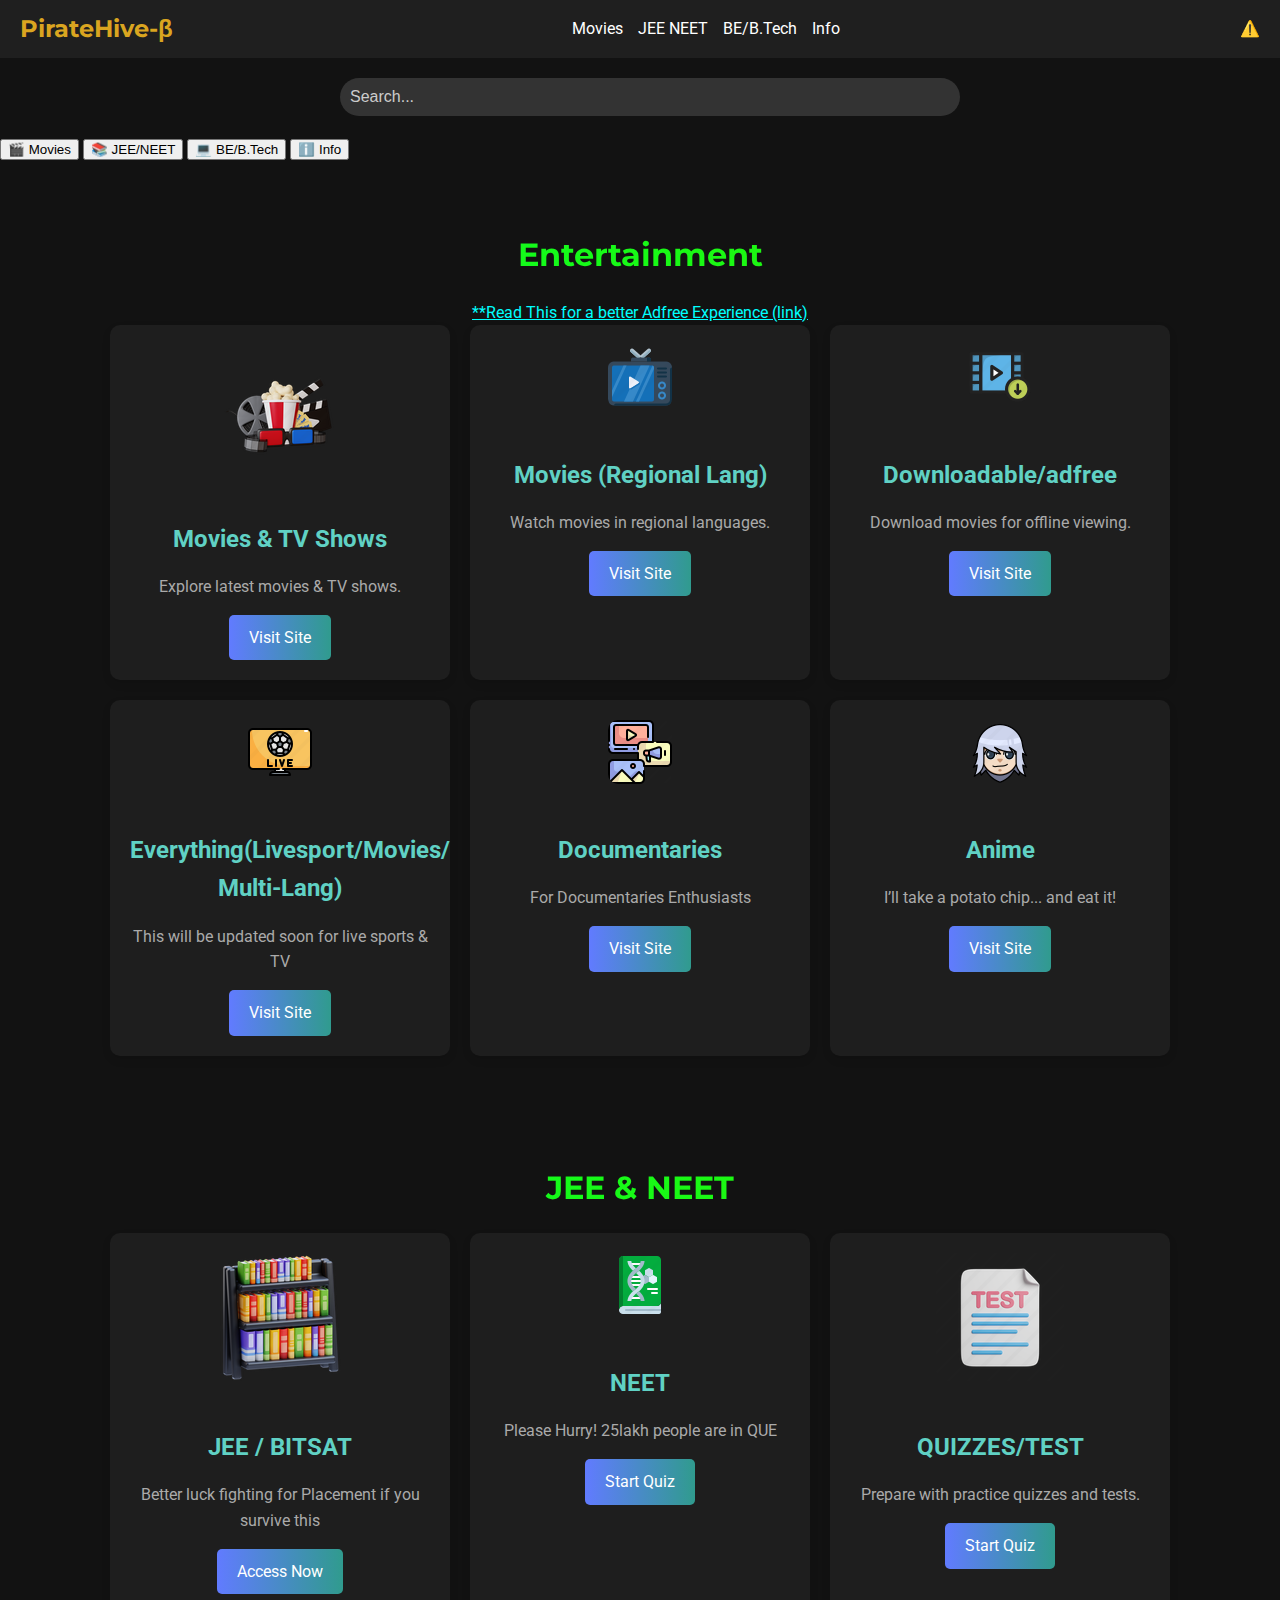
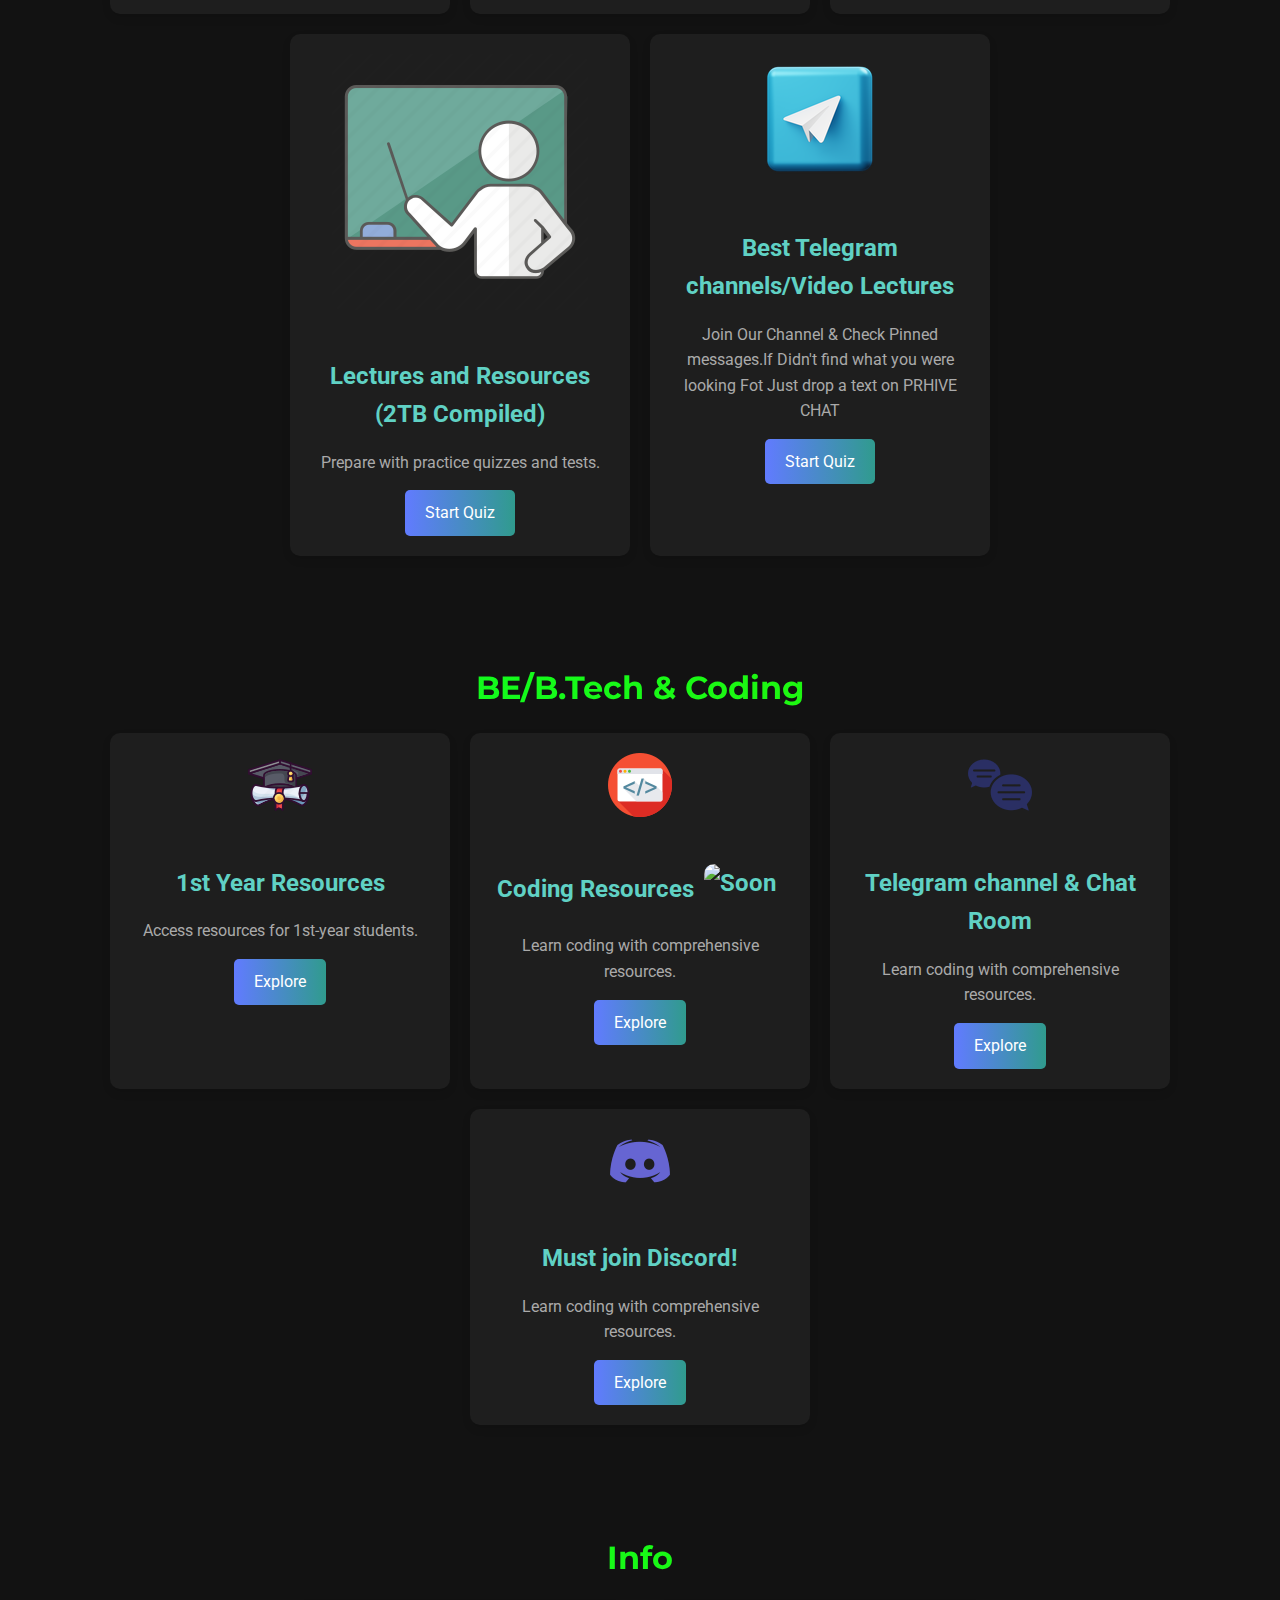
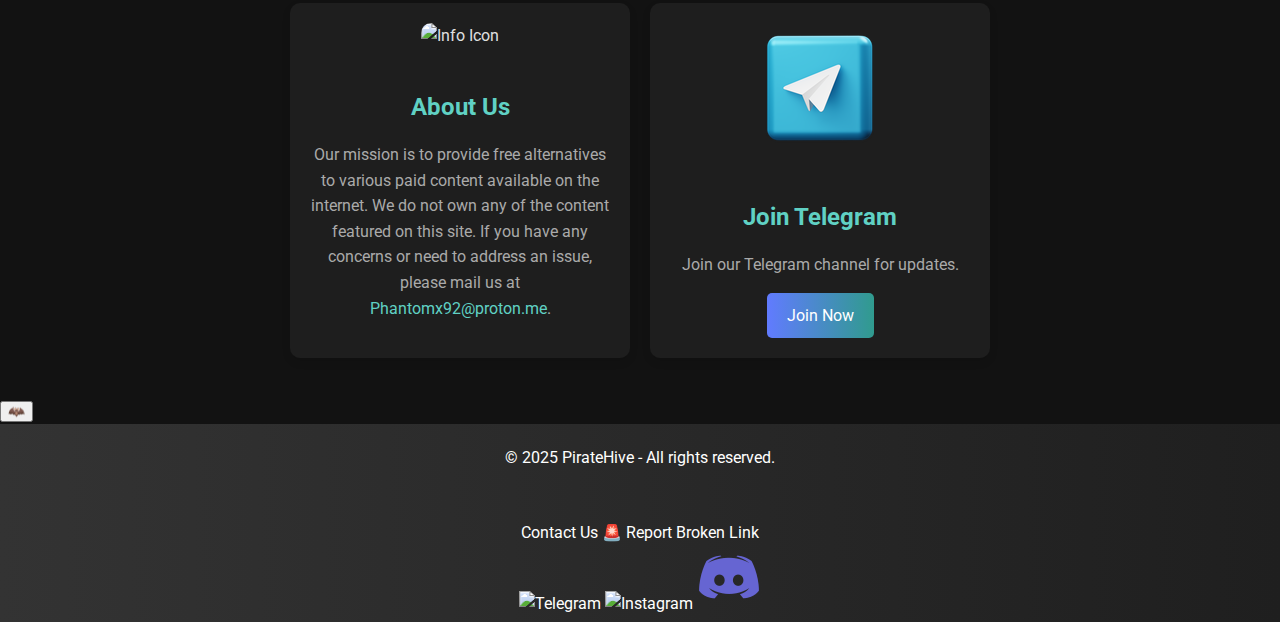
==== commit 6f467745: "Update index.html" ====
--- a/index.html
+++ b/index.html
@@ -19,6 +19,7 @@
         href="https://fonts.googleapis.com/css2?family=Montserrat:wght@400;700&family=Roboto:wght@400;500&display=swap"
         rel="stylesheet">
     <link rel="stylesheet" href="style.css">
+
 </head>
 
 
@@ -29,6 +30,7 @@
     </div>
 
     <body>
+        <!-- Top Ribbon -->
         <!-- Top Ribbon -->
         <div class="top-ribbon">
             <div class="logo" style="color: goldenrod;">PirateHive-β</div>
@@ -38,7 +40,10 @@
                 <a href="#btech">BE/B.Tech</a>
                 <a href="#info">Info</a>
             </div>
-            <button class="menu-btn" onclick="toggleSidebar()">&#9776;</button>
+            <div class="menu-container">
+                <a href="broken-link-report.html" class="caution-symbol">⚠️</a>
+                <button class="menu-btn" onclick="toggleSidebar()">&#9776;</button>
+            </div>
         </div>
 
         <!-- Sidebar -->
@@ -62,6 +67,13 @@
                 <input type="text" id="searchInput" placeholder="Search...">
             </div>
 
+            <div class="quick-access-buttons">
+                <button onclick="scrollToSection('movies')">🎬 Movies</button>
+                <button onclick="scrollToSection('jeeneet')">📚 JEE/NEET</button>
+                <button onclick="scrollToSection('btech')">💻 BE/B.Tech</button>
+                <button onclick="scrollToSection('info')">ℹ️ Info</button>
+            </div>
+
             <!-- Movies Section -->
             <section id="movies" class="content-section">
                 <h2>Entertainment</h2>
@@ -72,8 +84,8 @@
                     <div class="card">
                         <img src="newcin.webp" alt="Movie Icon">
                         <h3>Movies & TV Shows</h3>
-                        <p>Explore the latest movies and TV shows here.</p>
-                        <a href="https://freek.to/" target="_blank" rel="noopener noreferrer" class="card-button">Visit
+                        <p>Explore latest movies & TV shows.</p>
+                        <a href="https://freeky.to/" target="_blank" rel="noopener noreferrer" class="card-button">Visit
                             Site</a>
                     </div>
                     <div class="card">
@@ -97,15 +109,15 @@
                         <img src="movien4.webp" alt="Download Icon">
                         <h3>Everything(Livesport/Movies/
                             Multi-Lang)</h3>
-                        <p>Download movies for offline viewing.</p>
-                        <a href="https://rivestream.live/" target="_blank" rel="noopener noreferrer"
+                        <p>This will be updated soon for live sports & TV</p>
+                        <a href="https://rivestream.xyz/" target="_blank" rel="noopener noreferrer"
                             class="card-button">Visit
                             Site</a>
                     </div>
                     <div class="card">
                         <img src="doc.png" alt="Download Icon">
                         <h3>Documentaries</h3>
-                        <p>Download movies for offline viewing.</p>
+                        <p>For Documentaries Enthusiasts</p>
                         <a href="https://topdocumentaryfilms.com/" target="_blank" rel="noopener noreferrer"
                             class="card-button">Visit
                             Site</a>
@@ -113,7 +125,7 @@
                     <div class="card">
                         <img src="anime.webp" alt="Download Icon">
                         <h3>Anime</h3>
-                        <p>Download movies for offline viewing.</p>
+                        <p>I’ll take a potato chip... and eat it!</p>
                         <a href="https://www.miruro.tv/" target="_blank" rel="noopener noreferrer"
                             class="card-button">Visit
                             Site</a>
@@ -127,14 +139,14 @@
                     <div class="card">
                         <img src="shelf.webp" alt="Study Icon">
                         <h3>JEE / BITSAT</h3>
-                        <p>Access top institutes' paid resources for free.</p>
+                        <p>Better luck fighting for Placement if you survive this</p>
                         <a href="https://drive.google.com/drive/folders/1kt1fwIi2DkkcmF1Ly_ejq9_8U_KAy7Ea"
                             target="_blank" rel="noopener noreferrer" class="card-button">Access Now</a>
                     </div>
                     <div class="card">
                         <img src="bio.webp" alt="Test Icon">
                         <h3>NEET</h3>
-                        <p>Prepare with practice quizzes and tests.</p>
+                        <p>Please Hurry! 25lakh people are in QUE </p>
                         <a href="https://drive.google.com/drive/folders/15b8KvwVlRz1Renkqf8TfMdsoSB74me_i"
                             target="_blank" rel="noopener noreferrer" class="card-button">Start Quiz</a>
                     </div>
@@ -155,7 +167,8 @@
                     <div class="card">
                         <img src="Telegram.webp" alt="Test Icon">
                         <h3> Best Telegram channels/Video Lectures</h3>
-                        <p>Prepare with practice quizzes and tests.</p>
+                        <p>Join Our Channel & Check Pinned messages.If Didn't find what you were looking Fot Just drop a
+                            text on PRHIVE CHAT</p>
                         <a href="https://t.me/+bRom8OVaNMRjOTk1" target="_blank" rel="noopener noreferrer"
                             class="card-button">Start Quiz</a>
                     </div>
@@ -174,7 +187,8 @@
                     </div>
                     <div class="card">
                         <img src="Coding.webp" alt="Coding Icon">
-                        <h3>Coding Resources<img src="soon.gif.mp4" alt="Soon" class="icon"></h3>
+                        <h3>Coding Resources <img src="soon.gif.mp4" alt="Soon" class="icon"
+                                style="width: 25px; height: 25px; vertical-align: middle; margin-left: 4px;"></h3>
                         <p>Learn coding with comprehensive resources.</p>
                         <a href="coding.html" class="card-button">Explore</a>
                     </div>
@@ -193,19 +207,21 @@
                 </div>
             </section>
 
-            <!-- Info Section -->
-            <section id="info" class="content-section">
+            <!-- Info Section (Less Prominent) -->
+            <section id="info" class="content-section info-section">
                 <h2>Info</h2>
                 <div class="card-container">
-                    <div class="card">
-                        <img src="info-icon.png" alt="Info Icon">
+                    <!-- About Us Card -->
+                    <div class="card">
+                        <img src="info.webp" alt="Info Icon">
                         <h3>About Us</h3>
-                        <p style="font-size: larger; color: aqua;"> Our mission is to provide free alternatives to
-                            various
-                            paid content available on the
+                        <p>Our mission is to provide free alternatives to various paid content available on the
                             internet. We do not own any of the content featured on this site. If you have any concerns
-                            or need to address an issue, please mail us at [Phantomx92@proton.me]</p>
-                    </div>
+                            or need to address an issue, please mail us at <a href="mailto:Phantomx92@proton.me"
+                                style="color: var(--primary-color);">Phantomx92@proton.me</a>.</p>
+                    </div>
+
+                    <!-- Join Telegram Card -->
                     <div class="card">
                         <img src="Telegram.webp" alt="Telegram Icon">
                         <h3>Join Telegram</h3>
@@ -213,20 +229,38 @@
                         <a href="https://t.me/+bRom8OVaNMRjOTk1" target="_blank" rel="noopener noreferrer"
                             class="card-button">Join Now</a>
                     </div>
-                    <div class="card">
-                        <h3 style="color: lightgreen;">"Part of phantomcodex9"</h3>
-                    </div>
                 </div>
             </section>
 
             <!-- Other Sections (JEE & NEET, BE/B.Tech, Cyber Security, Info) -->
             <!-- Add the same structure as the Movies section for other sections -->
         </main>
-
+        <!-- Add this to your HTML -->
+        <button id="backToTop" title="Go to top">🦇</button>
         <!-- Footer -->
+        <!-- Update the Footer -->
         <footer>
             <p>&copy; 2025 PirateHive - All rights reserved.</p>
             <p class="batman-easter-egg">The Dark Knight watches over this site.</p>
+
+            <!-- Contact Us and Social Links -->
+            <div class="footer-links">
+                <a href="mailto:Phantomx92@proton.me">Contact Us</a>
+                <a
+                    href="mailto:Phantomx92@proton.me?subject=Broken Link Report&body=Please provide the details of the broken link:">🚨
+                    Report Broken Link</a>
+                <div class="social-links">
+                    <a href="https://t.me/+bRom8OVaNMRjOTk1" target="_blank" rel="noopener noreferrer">
+                        <img src="telegram-icon.png" alt="Telegram">
+                    </a>
+                    <a href="https://www.instagram.com/your-instagram" target="_blank" rel="noopener noreferrer">
+                        <img src="instagram-icon.png" alt="Instagram">
+                    </a>
+                    <a href="https://discord.gg/XZ6P9ZDK9M" target="_blank" rel="noopener noreferrer">
+                        <img src="Discord.webp" alt="Discord">
+                    </a>
+                </div>
+            </div>
         </footer>
 
         <!-- JavaScript -->
@@ -280,12 +314,32 @@
                     konamiIndex = 0; // Reset if the sequence is broken
                 }
             });
+            // Add this to your JavaScript
+            window.addEventListener('scroll', () => {
+                const backToTop = document.getElementById('backToTop');
+                if (window.scrollY > 200) {
+                    backToTop.style.display = 'block';
+                } else {
+                    backToTop.style.display = 'none';
+                }
+            });
+
+            document.getElementById('backToTop').addEventListener('click', () => {
+                window.scrollTo({ top: 0, behavior: 'smooth' });
+            });
+            function scrollToSection(sectionId) {
+                const section = document.getElementById(sectionId);
+                if (section) {
+                    section.scrollIntoView({ behavior: 'smooth' });
+                }
+            }
 
             console.log("%c🦇 I'm Batman. 🦇", "font-size: 20px; color: #000; background: #FFD700; padding: 10px; border-radius: 5px;");
             console.log("%cWelcome to PirateHive, where the Dark Knight keeps watch.", "font-size: 14px; color: #2c3e50;");
             console.log("%cRemember: 'It's not who I am underneath, but what I do that defines me.'", "font-size: 14px; color: #2c3e50; font-style: italic;");
 
         </script>
+
     </body>
 
 </html>
--- a/style.css
+++ b/style.css
@@ -1,6 +1,6 @@
 /* Dark Theme CSS Styles */
 :root {
-    --primary-color: #617bff;
+    --primary-color: #60d1c4;
     --secondary-color: #309b8e;
     --background-color: #121212;
     --text-color: #e0e0e0;
@@ -11,8 +11,8 @@
     --hover-color: #512da8;
 }
 .card:hover {
-    border: 2px solid #FFD700; /* Golden yellow */
-    box-shadow: 0 0 10px rgba(0, 0, 0, 0.5);
+    border: 2px solid #309b8e; /* Teal border */
+    box-shadow: 0 0 10px rgba(48, 155, 142, 0.5); /* Teal shadow */
 }
 
 .card:hover::after {
@@ -256,14 +256,14 @@
 .card-button {
     display: inline-block;
     padding: 10px 20px;
-    background-color: var(--secondary-color);
+    background: linear-gradient(90deg, #617bff, #309b8e); /* Blue to Teal gradient */
     color: #fff;
     border-radius: 5px;
     transition: background-color 0.3s ease;
 }
 
 .card-button:hover {
-    background-color: var(--hover-color);
+    background: linear-gradient(90deg, #309b8e, #617bff); /* Teal to Blue gradient on hover */
 }
 
 /* Footer */
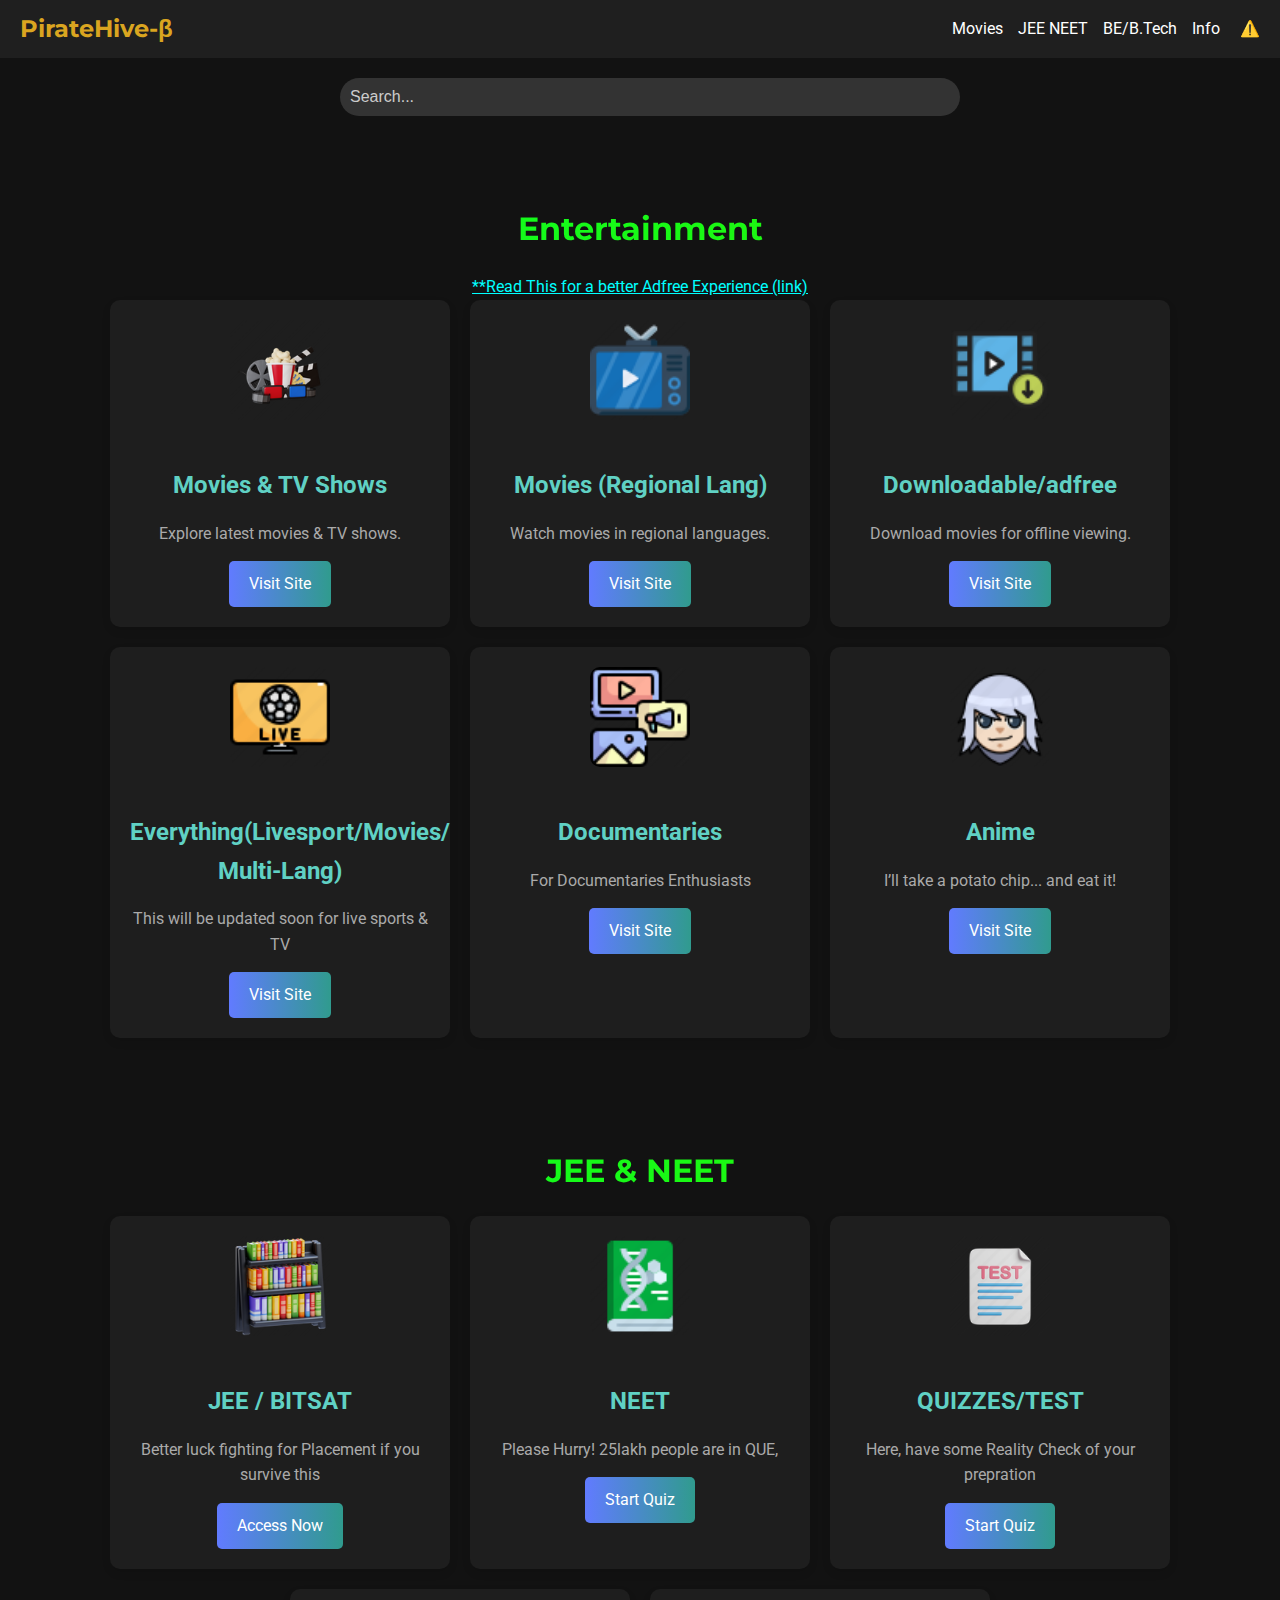
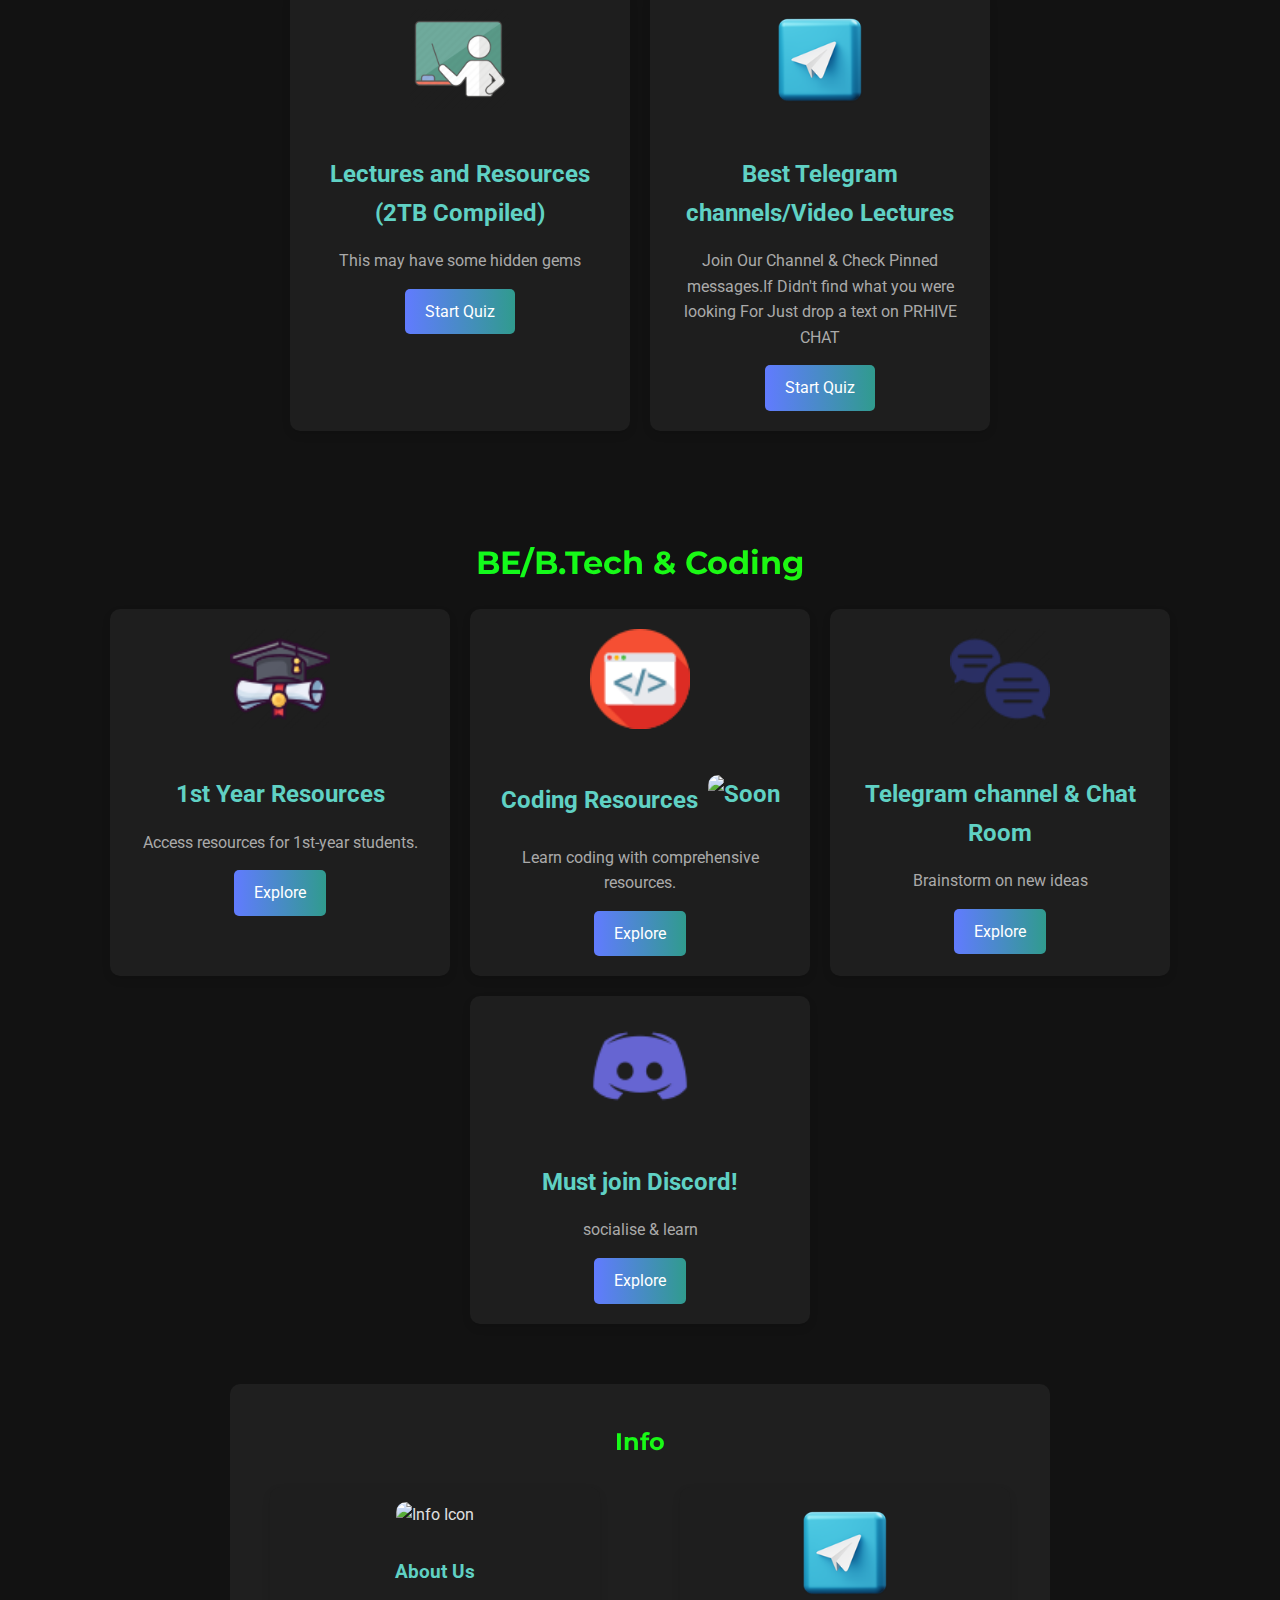
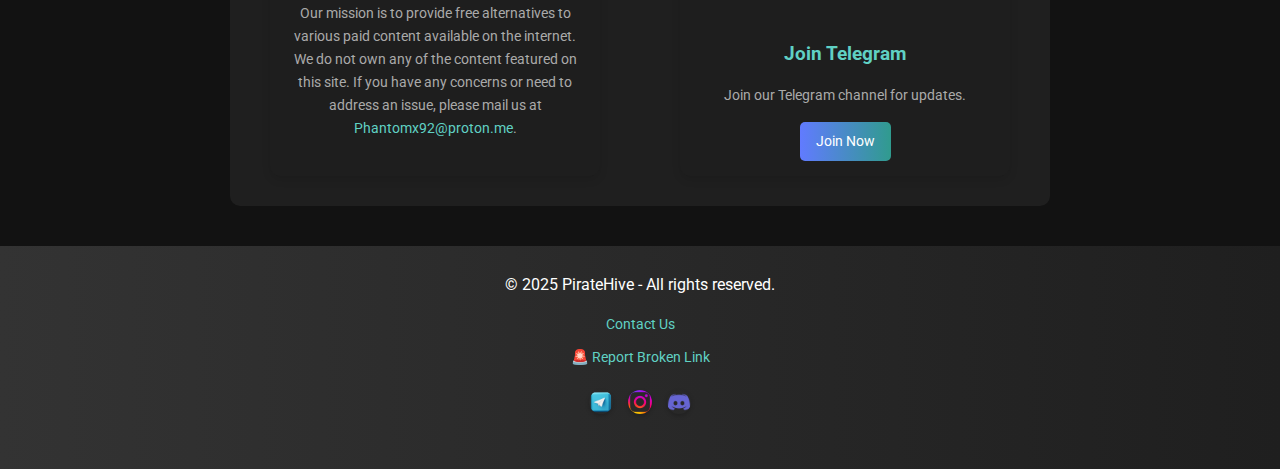
==== commit 290aed85: "Update index.html" ====
--- a/index.html
+++ b/index.html
@@ -41,7 +41,7 @@
                 <a href="#info">Info</a>
             </div>
             <div class="menu-container">
-                <a href="broken-link-report.html" class="caution-symbol">⚠️</a>
+                <a href="brokenlink.html" class="caution-symbol">⚠️</a>
                 <button class="menu-btn" onclick="toggleSidebar()">&#9776;</button>
             </div>
         </div>
@@ -146,28 +146,28 @@
                     <div class="card">
                         <img src="bio.webp" alt="Test Icon">
                         <h3>NEET</h3>
-                        <p>Please Hurry! 25lakh people are in QUE </p>
+                        <p>Please Hurry! 25lakh people are in QUE, </p>
                         <a href="https://drive.google.com/drive/folders/15b8KvwVlRz1Renkqf8TfMdsoSB74me_i"
                             target="_blank" rel="noopener noreferrer" class="card-button">Start Quiz</a>
                     </div>
                     <div class="card">
                         <img src="test.png" alt="Test Icon">
                         <h3>QUIZZES/TEST</h3>
-                        <p>Prepare with practice quizzes and tests.</p>
+                        <p>Here, have some Reality Check of your prepration</p>
                         <a href="https://jee-mains-quiz.jee-adv.eu.org/" target="_blank" rel="noopener noreferrer"
                             class="card-button">Start Quiz</a>
                     </div>
                     <div class="card">
                         <img src="lecture.png" alt="Test Icon">
                         <h3>Lectures and Resources (2TB Compiled)</h3>
-                        <p>Prepare with practice quizzes and tests.</p>
+                        <p>This may have some hidden gems</p>
                         <a href="https://mega.nz/folder/fXgiWK7Z#A4a_b5kK44lg-119cEa6LQ" target="_blank"
                             rel="noopener noreferrer" class="card-button">Start Quiz</a>
                     </div>
                     <div class="card">
                         <img src="Telegram.webp" alt="Test Icon">
                         <h3> Best Telegram channels/Video Lectures</h3>
-                        <p>Join Our Channel & Check Pinned messages.If Didn't find what you were looking Fot Just drop a
+                        <p>Join Our Channel & Check Pinned messages.If Didn't find what you were looking For Just drop a
                             text on PRHIVE CHAT</p>
                         <a href="https://t.me/+bRom8OVaNMRjOTk1" target="_blank" rel="noopener noreferrer"
                             class="card-button">Start Quiz</a>
@@ -195,23 +195,21 @@
                     <div class="card">
                         <img src="chat.webp" alt="Coding Icon">
                         <h3>Telegram channel & Chat Room</h3>
-                        <p>Learn coding with comprehensive resources.</p>
+                        <p>Brainstorm on new ideas</p>
                         <a href="https://t.me/codingknights" class="card-button">Explore</a>
                     </div>
                     <div class="card">
                         <img src="Discord.webp" alt="Coding Icon">
                         <h3>Must join Discord!</h3>
-                        <p>Learn coding with comprehensive resources.</p>
+                        <p>socialise & learn</p>
                         <a href="https://discord.gg/XZ6P9ZDK9M" class="card-button">Explore</a>
                     </div>
                 </div>
             </section>
 
-            <!-- Info Section (Less Prominent) -->
             <section id="info" class="content-section info-section">
                 <h2>Info</h2>
                 <div class="card-container">
-                    <!-- About Us Card -->
                     <div class="card">
                         <img src="info.webp" alt="Info Icon">
                         <h3>About Us</h3>
@@ -232,18 +230,11 @@
                 </div>
             </section>
 
-            <!-- Other Sections (JEE & NEET, BE/B.Tech, Cyber Security, Info) -->
-            <!-- Add the same structure as the Movies section for other sections -->
         </main>
-        <!-- Add this to your HTML -->
         <button id="backToTop" title="Go to top">🦇</button>
         <!-- Footer -->
-        <!-- Update the Footer -->
         <footer>
             <p>&copy; 2025 PirateHive - All rights reserved.</p>
-            <p class="batman-easter-egg">The Dark Knight watches over this site.</p>
-
-            <!-- Contact Us and Social Links -->
             <div class="footer-links">
                 <a href="mailto:Phantomx92@proton.me">Contact Us</a>
                 <a
@@ -251,16 +242,17 @@
                     Report Broken Link</a>
                 <div class="social-links">
                     <a href="https://t.me/+bRom8OVaNMRjOTk1" target="_blank" rel="noopener noreferrer">
-                        <img src="telegram-icon.png" alt="Telegram">
+                        <img src="Telegram.webp" alt="Telegram">
                     </a>
-                    <a href="https://www.instagram.com/your-instagram" target="_blank" rel="noopener noreferrer">
-                        <img src="instagram-icon.png" alt="Instagram">
+                    <a href="https://www.instagram.com/phantomcodex9/" target="_blank" rel="noopener noreferrer">
+                        <img src="insta.webp" alt="Instagram">
                     </a>
                     <a href="https://discord.gg/XZ6P9ZDK9M" target="_blank" rel="noopener noreferrer">
                         <img src="Discord.webp" alt="Discord">
                     </a>
                 </div>
             </div>
+            <p class="batman-easter-egg">The Dark Knight watches over this site.</p>
         </footer>
 
         <!-- JavaScript -->
--- a/style.css
+++ b/style.css
@@ -10,18 +10,23 @@
     --nav-background: #1f1f1f;
     --hover-color: #512da8;
 }
+
 .card:hover {
-    border: 2px solid #309b8e; /* Teal border */
-    box-shadow: 0 0 10px rgba(48, 155, 142, 0.5); /* Teal shadow */
+    border: 2px solid #309b8e;
+    /* Teal border */
+    box-shadow: 0 0 10px rgba(48, 155, 142, 0.5);
+    /* Teal shadow */
 }
 
 .card:hover::after {
-    content: "🦇"; /* Batman symbol */
+    content: "🦇";
+    /* Batman symbol */
     position: absolute;
     bottom: 10px;
     right: 10px;
     font-size: 1.5em;
 }
+
 /* Loading Screen Styles */
 .loading-screen {
     position: fixed;
@@ -46,8 +51,13 @@
 
 /* Spin Animation */
 @keyframes spin {
-    0% { transform: rotate(0deg); }
-    100% { transform: rotate(360deg); }
+    0% {
+        transform: rotate(0deg);
+    }
+
+    100% {
+        transform: rotate(360deg);
+    }
 }
 
 
@@ -68,9 +78,11 @@
 }
 
 /* Top Ribbon */
+/* Top Ribbon */
 .top-ribbon {
     display: flex;
     justify-content: space-between;
+    /* Space between logo, quick-access, and menu-container */
     align-items: center;
     padding: 10px 20px;
     background-color: var(--nav-background);
@@ -79,15 +91,23 @@
     z-index: 1000;
 }
 
+/* Logo */
 .top-ribbon .logo {
     font-family: var(--font-family-heading);
     font-size: 1.5rem;
     font-weight: bold;
-}
-
+    margin-right: auto;
+    /* Push logo to the left */
+}
+
+/* Quick Access Links */
 .top-ribbon .quick-access {
     display: flex;
     gap: 15px;
+    margin-left: auto;
+    /* Push quick-access to the right */
+    margin-right: 20px;
+    /* Add some spacing between quick-access and menu-container */
 }
 
 .top-ribbon .quick-access a {
@@ -100,13 +120,34 @@
     color: var(--primary-color);
 }
 
+/* Menu Container (Caution Symbol and Menu Button) */
+.top-ribbon .menu-container {
+    display: flex;
+    align-items: center;
+    gap: 10px;
+}
+
 .top-ribbon .menu-btn {
     display: none;
+    /* Hide by default */
     background: none;
     border: none;
-    color: #fff;
+    color: #54ff04;
     font-size: 1.5rem;
     cursor: pointer;
+}
+
+/* Show Menu Button only in Mobile View */
+@media (max-width: 768px) {
+    .top-ribbon .quick-access {
+        display: none;
+        /* Hide quick access links in mobile view */
+    }
+
+    .top-ribbon .menu-btn {
+        display: block;
+        /* Show menu button in mobile view */
+    }
 }
 
 /* Sidebar */
@@ -256,24 +297,19 @@
 .card-button {
     display: inline-block;
     padding: 10px 20px;
-    background: linear-gradient(90deg, #617bff, #309b8e); /* Blue to Teal gradient */
+    background: linear-gradient(90deg, #617bff, #309b8e);
+    /* Blue to Teal gradient */
     color: #fff;
     border-radius: 5px;
     transition: background-color 0.3s ease;
 }
 
 .card-button:hover {
-    background: linear-gradient(90deg, #309b8e, #617bff); /* Teal to Blue gradient on hover */
-}
-
-/* Footer */
-footer {
-    background: linear-gradient(to right, #333, #1f1f1f);
-    color: #fff;
-    text-align: center;
-    padding: 5px;
-    position: relative;
-}
+    background: linear-gradient(90deg, #309b8e, #617bff);
+    /* Teal to Blue gradient on hover */
+}
+
+
 
 /* Responsive Design */
 @media (max-width: 768px) {
@@ -291,17 +327,18 @@
     }
 }
 
+/* Style for the "soon" GIF */
 .icon {
-    width: 30px;
-    /* Adjust size as needed */
-    height: 20px;
-    /* Adjust size as needed */
-    margin-right: 8px;
-    /* Space between icon and text */
+    width: 16px;
+    /* Very small size */
+    height: 16px;
+    /* Very small size */
     vertical-align: middle;
-    /* Aligns icon with text */
+    /* Align with text */
     margin-left: 4px;
-}
+    /* Add some spacing */
+}
+
 .batman-easter-egg {
     opacity: 0;
     transition: opacity 0.3s ease;
@@ -314,3 +351,221 @@
 footer:hover .batman-easter-egg {
     opacity: 1;
 }
+
+/* Add this to your CSS */
+.logo:hover::after {
+    content: "Hello Pirate👋🏻";
+    position: absolute;
+    background: var(--card-background);
+    color: var(--primary-color);
+    padding: 5px 10px;
+    border-radius: 5px;
+    font-size: 0.8em;
+    margin-top: 5px;
+}
+
+/* Add this to your CSS */
+#backToTop {
+    display: none;
+    position: fixed;
+    bottom: 20px;
+    right: 20px;
+    background-color: var(--primary-color);
+    color: #fff;
+    border: none;
+    border-radius: 50%;
+    width: 50px;
+    height: 50px;
+    font-size: 1.5em;
+    cursor: pointer;
+    box-shadow: 0 4px 8px rgba(0, 0, 0, 0.2);
+    transition: background-color 0.3s ease;
+    z-index: 3000;
+}
+
+#backToTop:hover {
+    background-color: var(--hover-color);
+}
+
+/* Quick Access Buttons */
+/* Quick Access Buttons */
+.quick-access-buttons {
+    display: none;
+    /* Hide by default */
+    justify-content: center;
+    gap: 10px;
+    margin: 20px auto;
+    flex-wrap: wrap;
+}
+
+/* Show Quick Access Buttons only in Mobile View */
+@media (max-width: 768px) {
+    .quick-access-buttons {
+        display: flex;
+        /* Show in mobile view */
+    }
+}
+
+
+.quick-access-buttons button {
+    background-color: #309b8e;
+    color: #ffffff;
+    border: none;
+    border-radius: 25px;
+    padding: 10px 20px;
+    font-size: 0.9rem;
+    font-family: var(--font-family);
+    cursor: pointer;
+    box-shadow: 0 4px 8px rgba(0, 0, 0, 0.2);
+    transition: background-color 0.3s ease, transform 0.3s ease;
+}
+
+.quick-access-buttons button:hover {
+    background-color: var(--hover-color);
+    transform: translateY(-5px);
+}
+
+.quick-access-buttons button:active {
+    transform: translateY(0);
+}
+
+/* Info Section (Less Prominent) */
+.info-section {
+    padding: 20px 10px;
+    /* Reduced padding */
+    background-color: var(--nav-background);
+    /* Match the navbar color */
+    border-radius: 10px;
+    margin: 20px auto;
+    max-width: 800px;
+    /* Limit width for better focus */
+}
+
+.info-section h2 {
+    font-size: 1.5rem;
+    /* Smaller heading */
+    margin-bottom: 15px;
+    color: var(--primary-color);
+    /* Match primary color */
+}
+
+.info-section .card {
+    background-color: var(--card-background);
+    padding: 15px;
+    border-radius: 10px;
+    box-shadow: 0 4px 8px rgba(0, 0, 0, 0.1);
+    text-align: center;
+    transition: transform 0.3s ease, box-shadow 0.3s ease;
+    width: 100%;
+    max-width: 300px;
+    margin: 10px auto;
+    /* Center cards */
+}
+
+.info-section .card img {
+    width: 60px;
+    /* Smaller icons */
+    height: 60px;
+    margin-bottom: 10px;
+}
+
+.info-section .card h3 {
+    font-size: 1.2rem;
+    /* Smaller heading */
+    margin-bottom: 10px;
+    color: var(--primary-color);
+}
+
+.info-section .card p {
+    font-size: 0.9rem;
+    /* Smaller text */
+    color: #aaa;
+    margin-bottom: 15px;
+}
+
+.info-section .card-button {
+    padding: 8px 16px;
+    /* Smaller button */
+    font-size: 0.9rem;
+}
+
+/* Footer with Smaller Social Icons */
+footer {
+    background: linear-gradient(to right, #333, #1f1f1f);
+    color: #fff;
+    text-align: center;
+    padding: 10px;
+    position: relative;
+    margin-top: 40px;
+}
+
+.footer-links {
+    display: flex;
+    flex-direction: column;
+    align-items: center;
+    gap: 10px;
+    margin-top: 10px;
+}
+
+.footer-links a {
+    color: var(--primary-color);
+    text-decoration: none;
+    font-size: 0.9rem;
+    transition: color 0.3s ease;
+}
+
+.footer-links a:hover {
+    color: var(--hover-color);
+}
+
+.social-links {
+    display: flex;
+    justify-content: center;
+    gap: 15px;
+    margin-top: 10px;
+}
+
+.social-links a {
+    display: inline-block;
+    transition: transform 0.3s ease;
+}
+
+.social-links a:hover {
+    transform: translateY(-3px);
+}
+
+.social-links img {
+    width: 24px;
+    /* Smaller icons */
+    height: 24px;
+    border-radius: 50%;
+    box-shadow: 0 2px 4px rgba(0, 0, 0, 0.2);
+    transition: box-shadow 0.3s ease;
+}
+
+.social-links img:hover {
+    box-shadow: 0 4px 8px rgba(0, 0, 0, 0.3);
+}
+
+/* Card Image Styles */
+.card img {
+    width: 100px;
+    /* Fixed width for logos */
+    height: 100px;
+    /* Fixed height for logos */
+    border-radius: 10px;
+    margin-bottom: 15px;
+    object-fit: cover;
+    /* Ensures the image fits within the dimensions */
+}
+
+/* Specific Adjustments for Different Sections */
+#movies .card img,
+#jeeneet .card img,
+#btech .card img,
+#info .card img {
+    width: 100px;
+    /* Consistent size for all logos */
+    height: 100px;
+    /* Consistent size for all logos */
+}
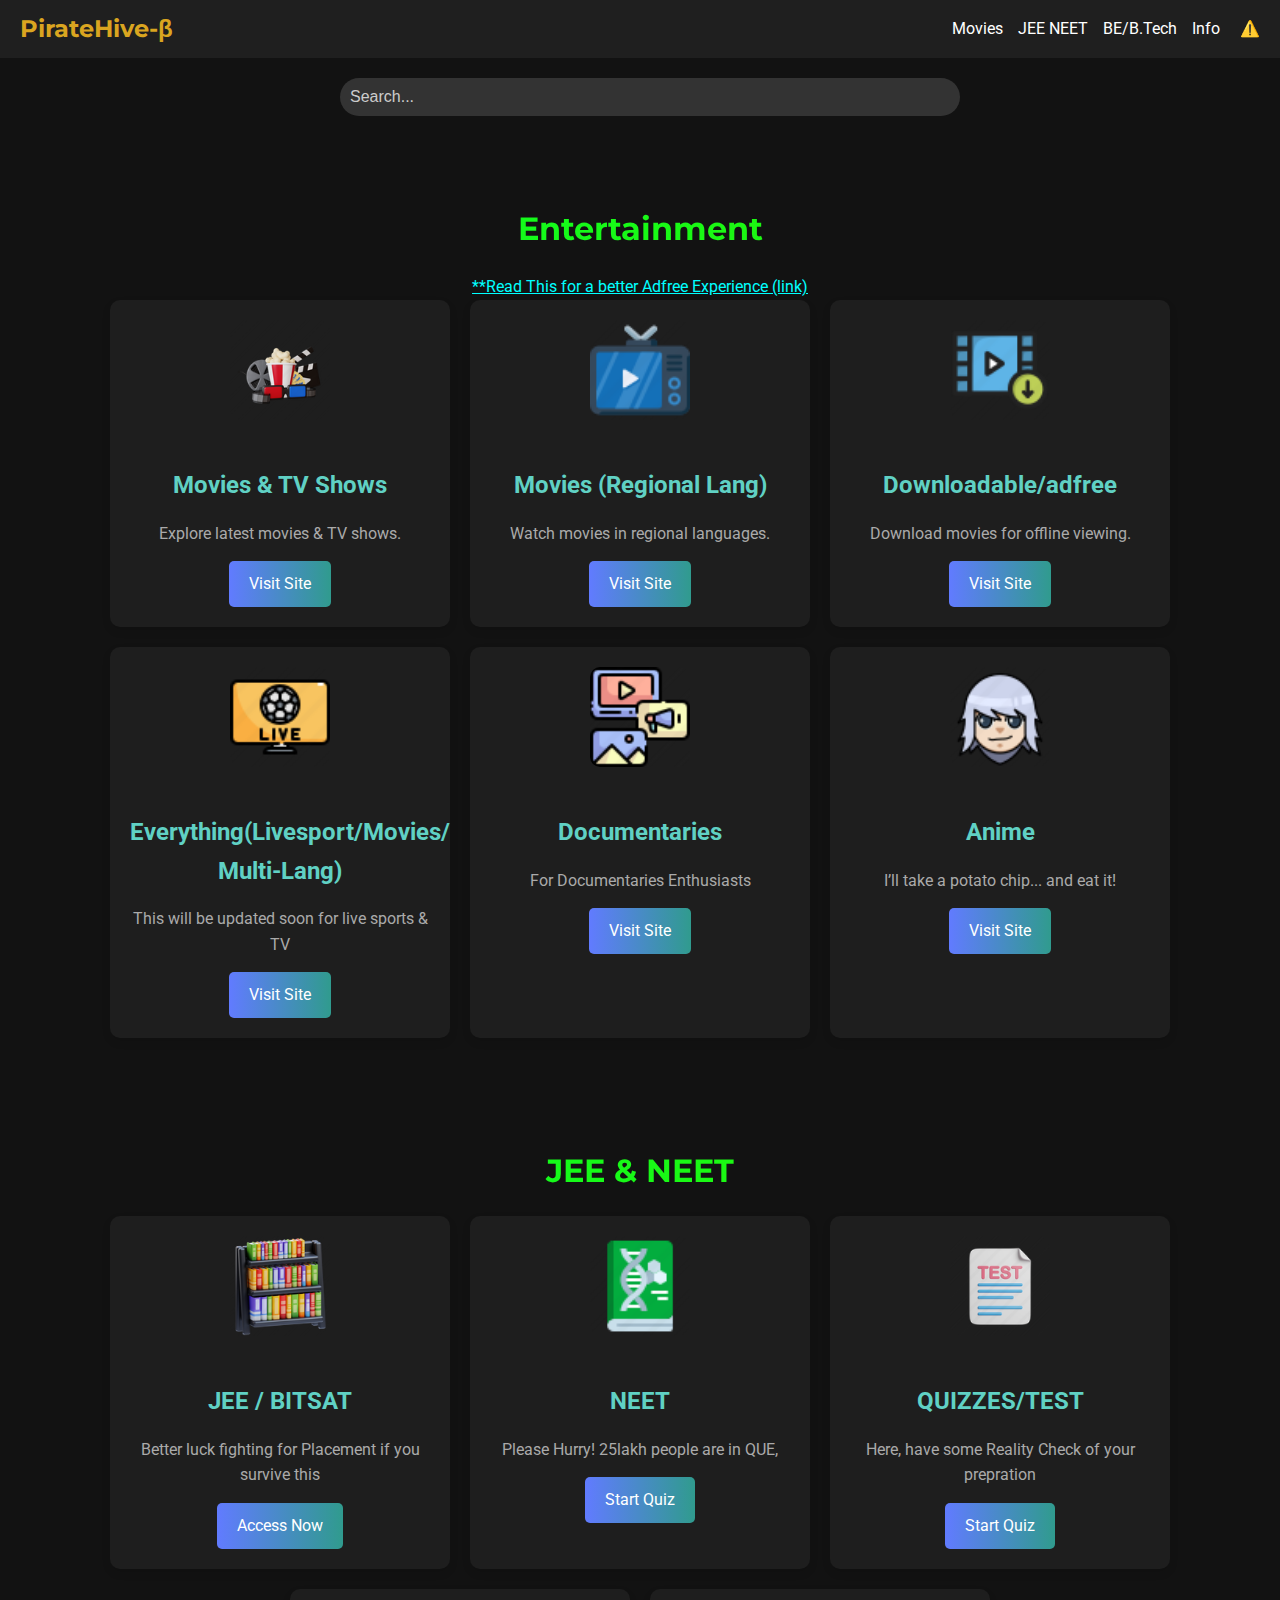
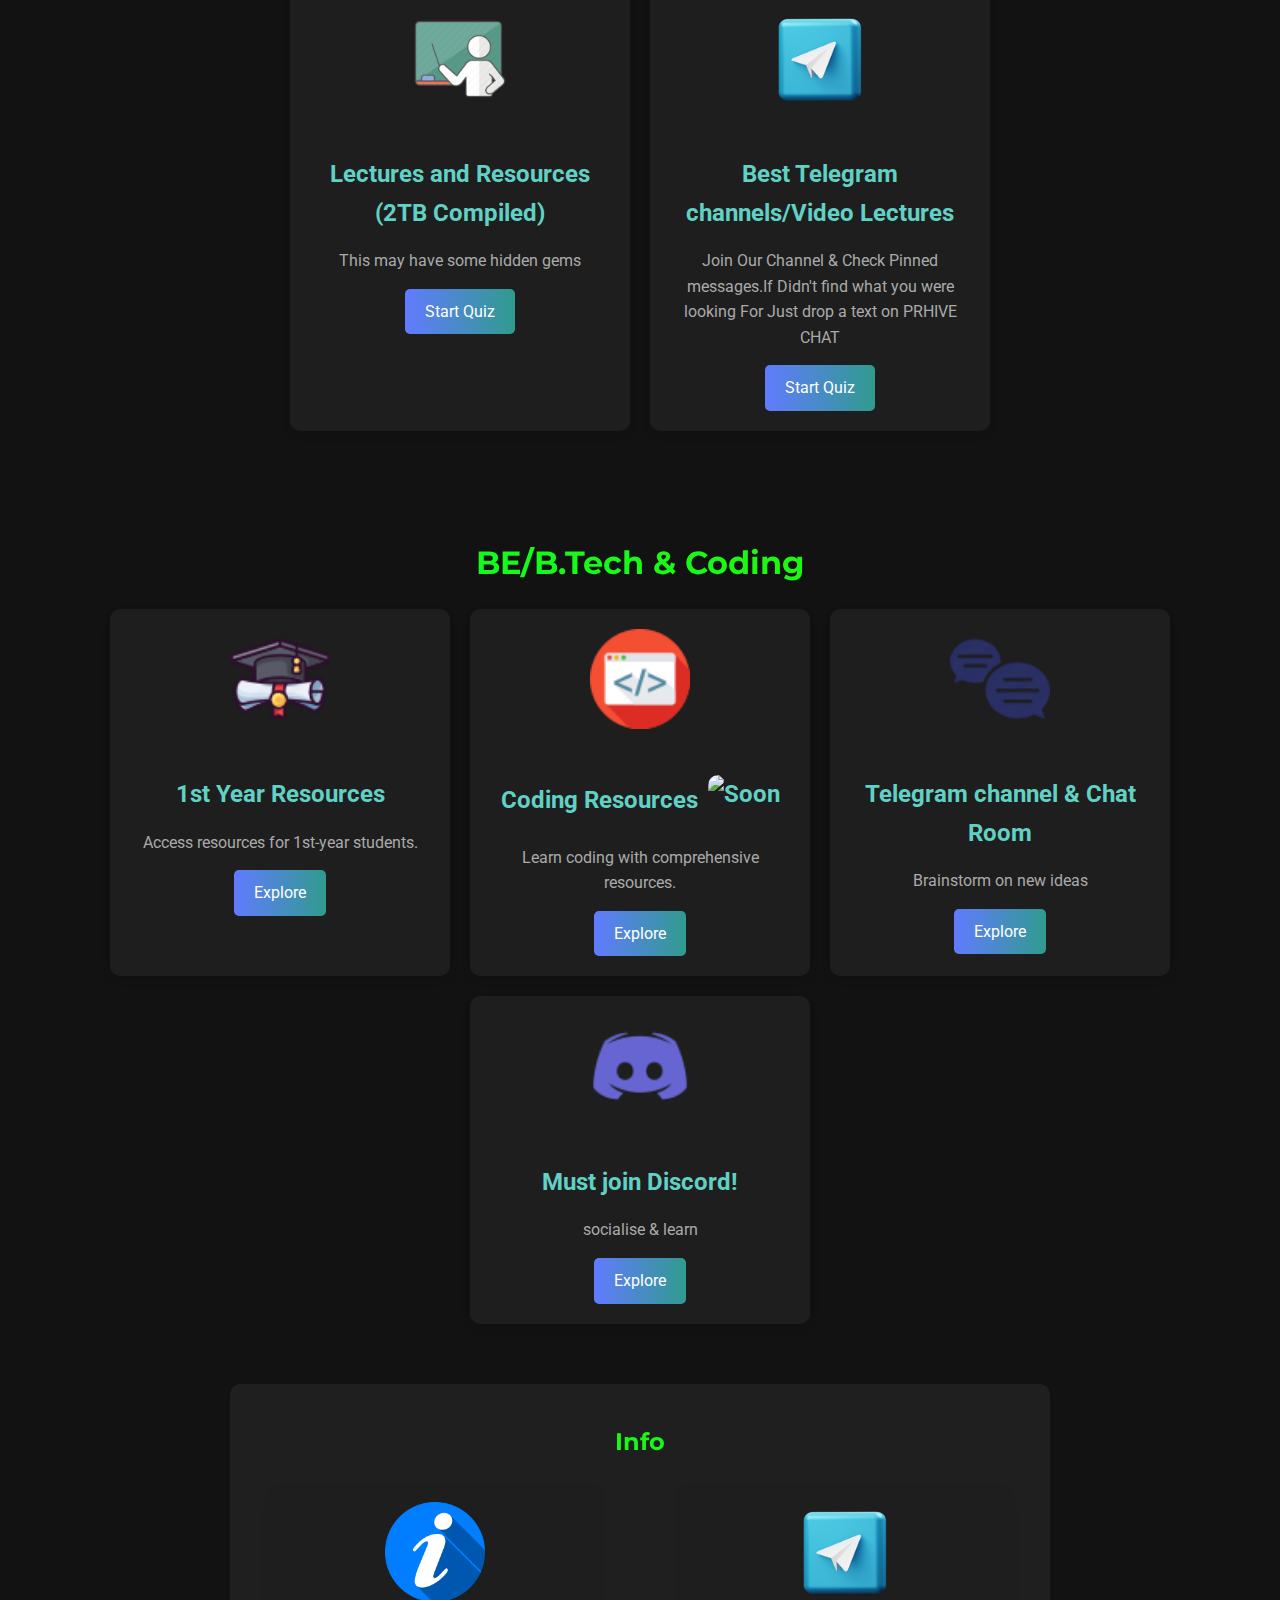
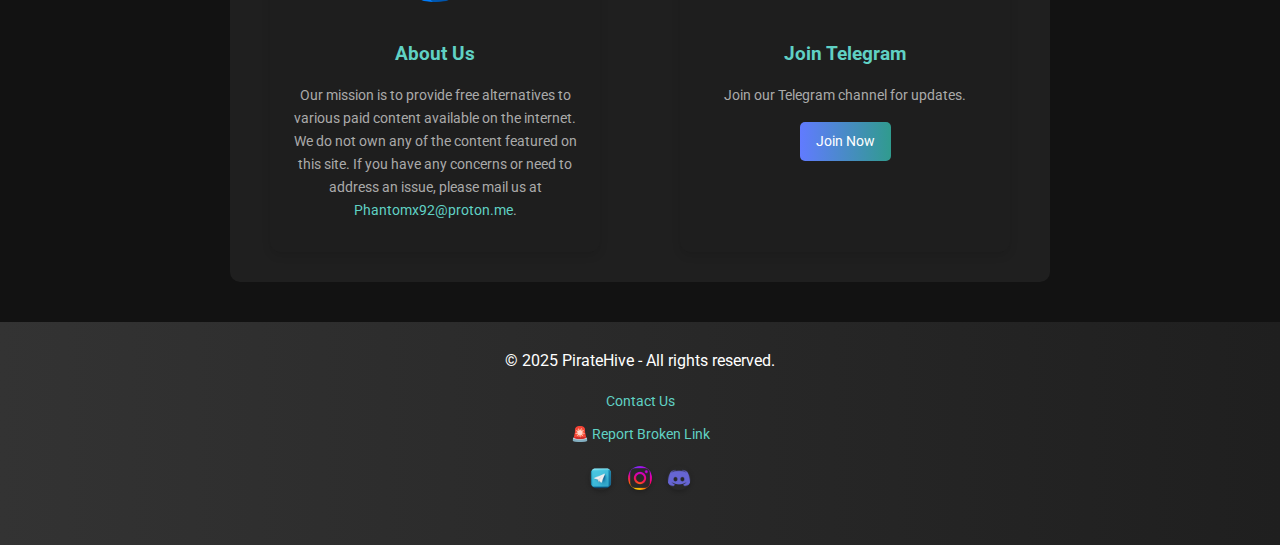
==== commit 4b0fb256: "Update index.html" ====
--- a/index.html
+++ b/index.html
@@ -238,7 +238,7 @@
             <div class="footer-links">
                 <a href="mailto:Phantomx92@proton.me">Contact Us</a>
                 <a
-                    href="mailto:Phantomx92@proton.me?subject=Broken Link Report&body=Please provide the details of the broken link:">🚨
+                    href="brokenlink.html">🚨
                     Report Broken Link</a>
                 <div class="social-links">
                     <a href="https://t.me/+bRom8OVaNMRjOTk1" target="_blank" rel="noopener noreferrer">
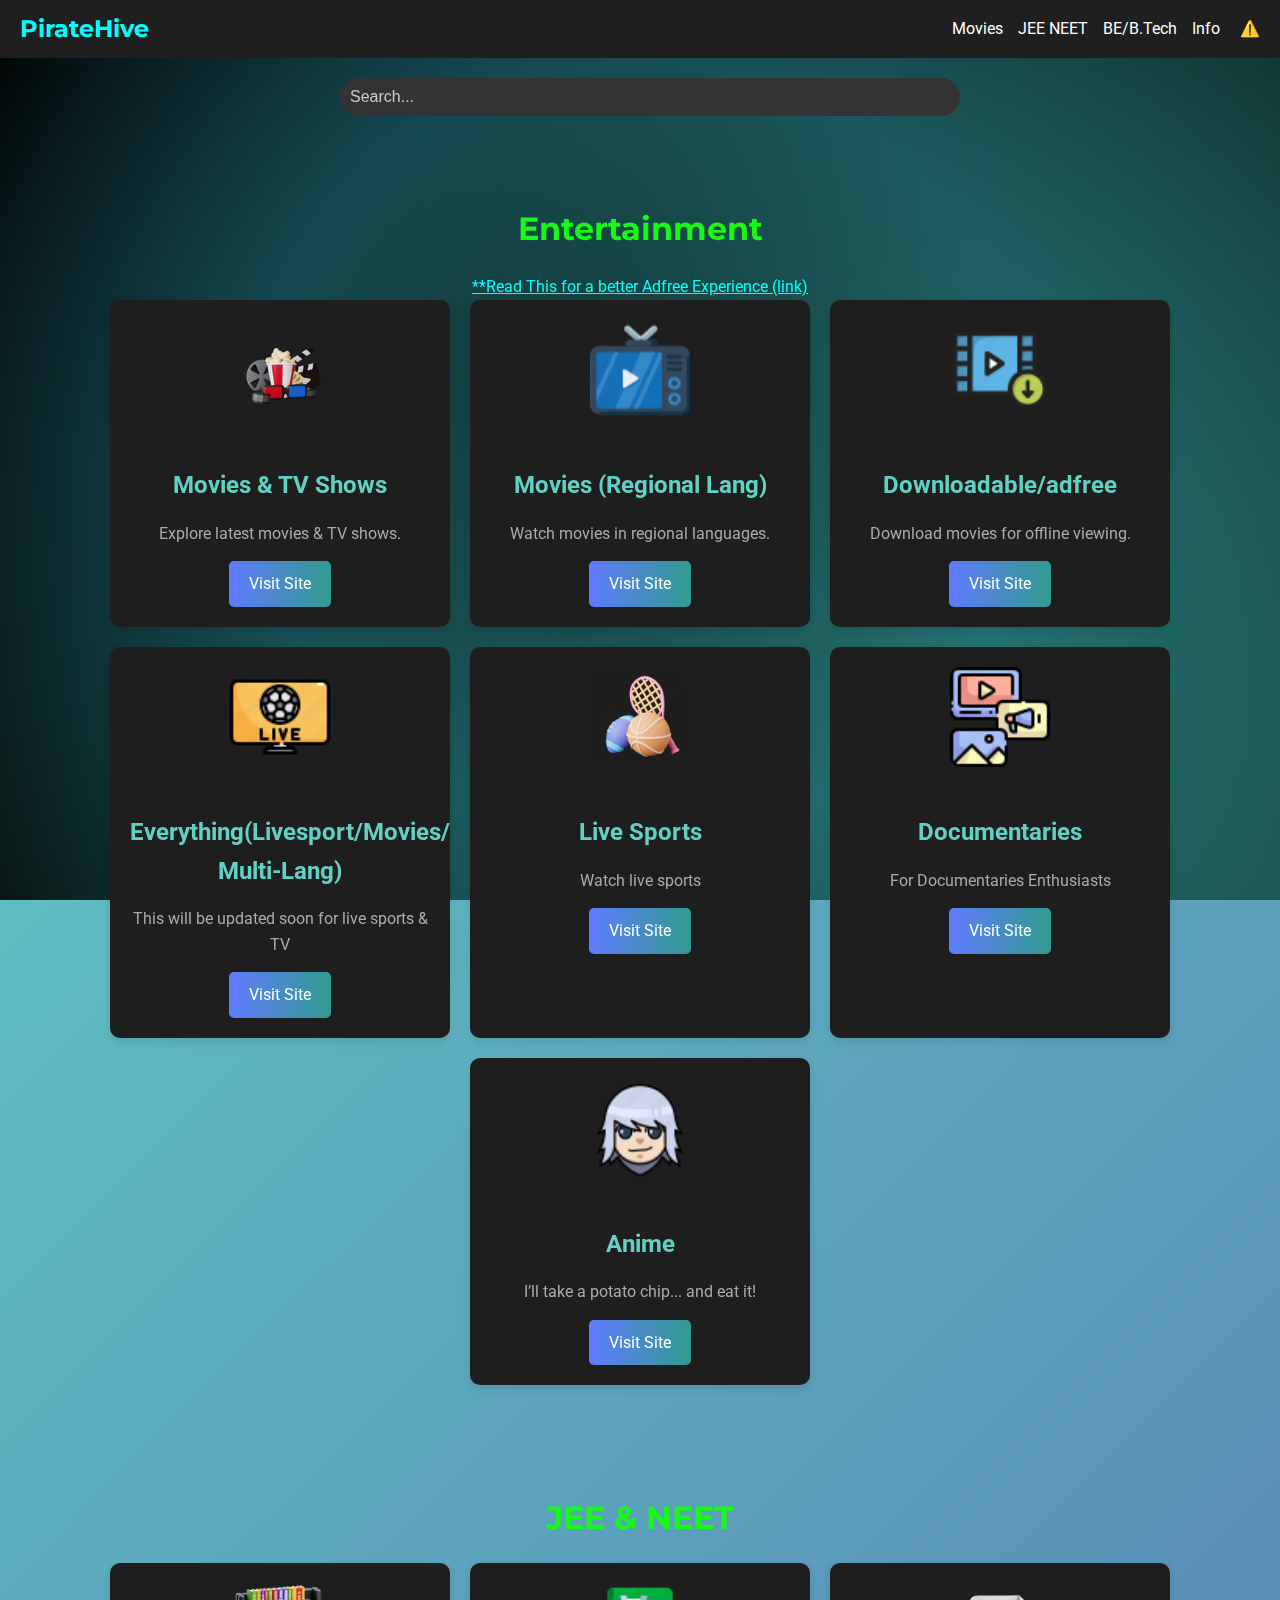
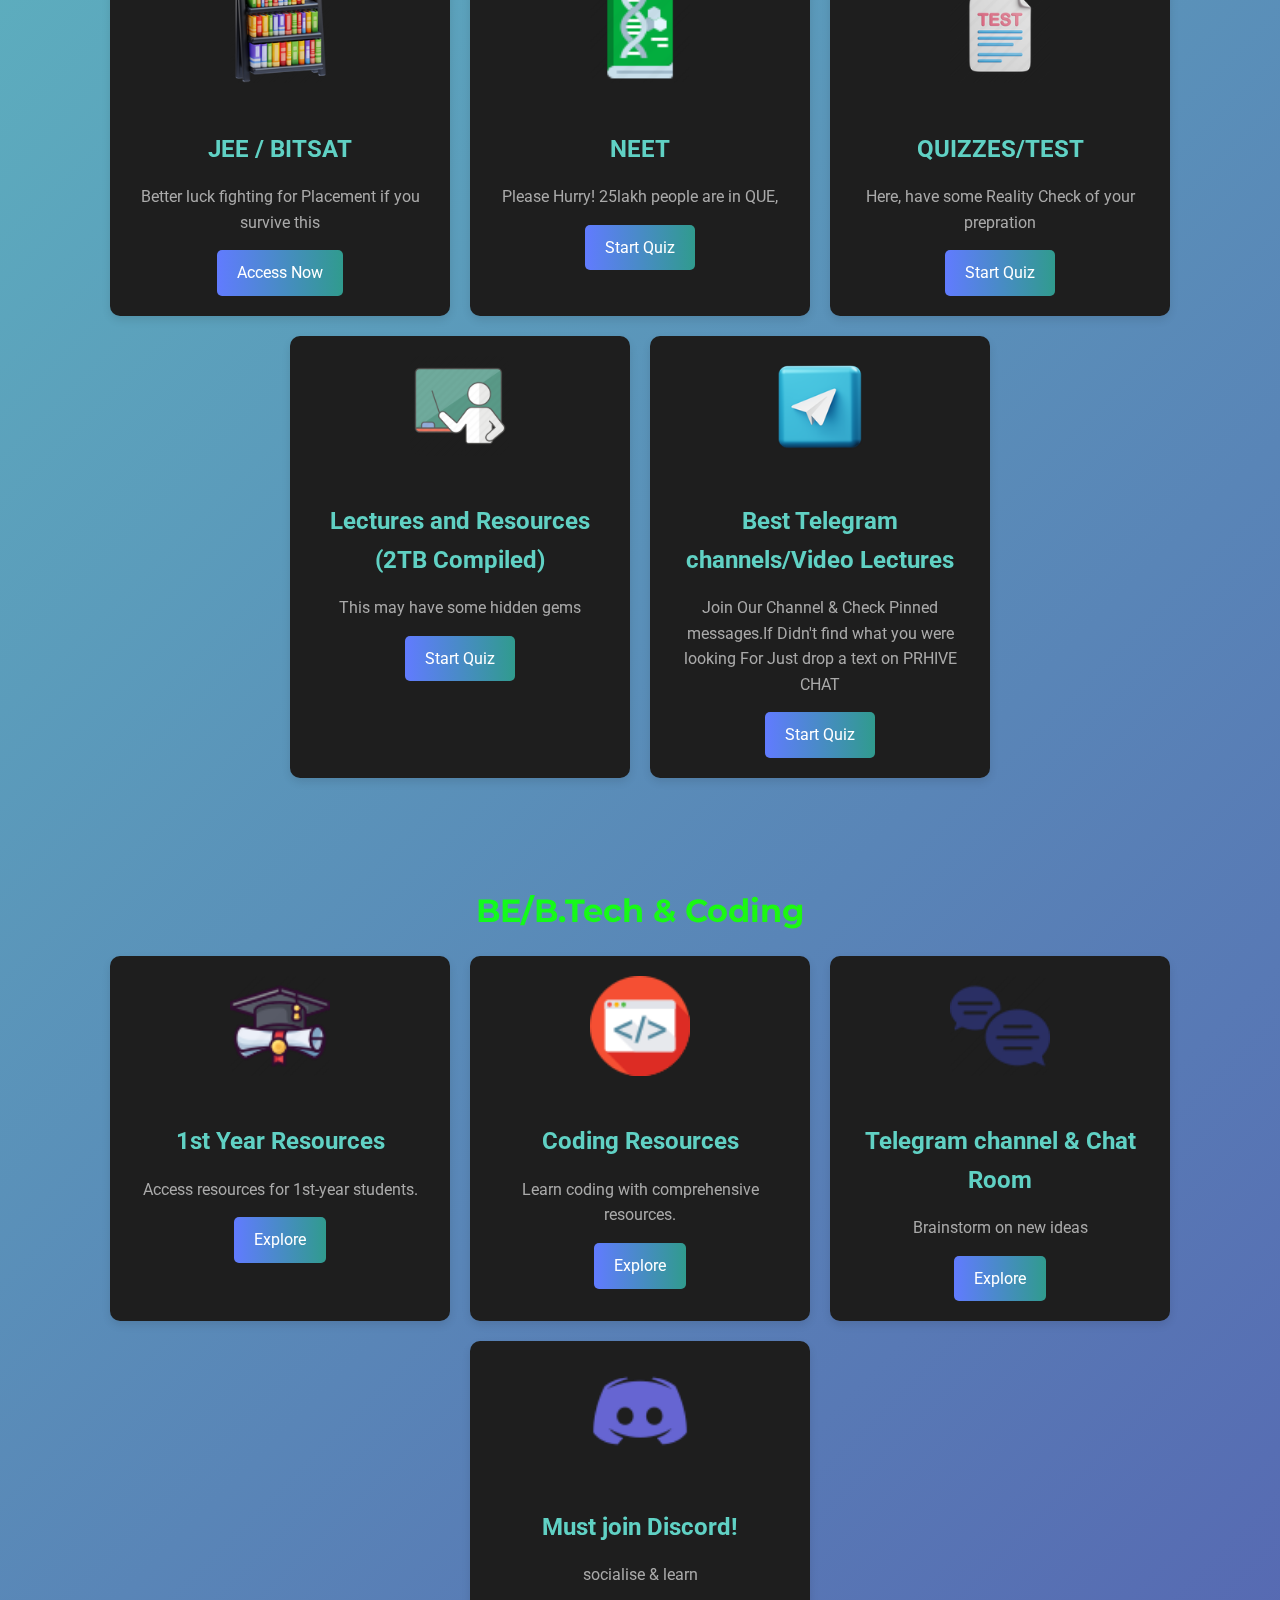
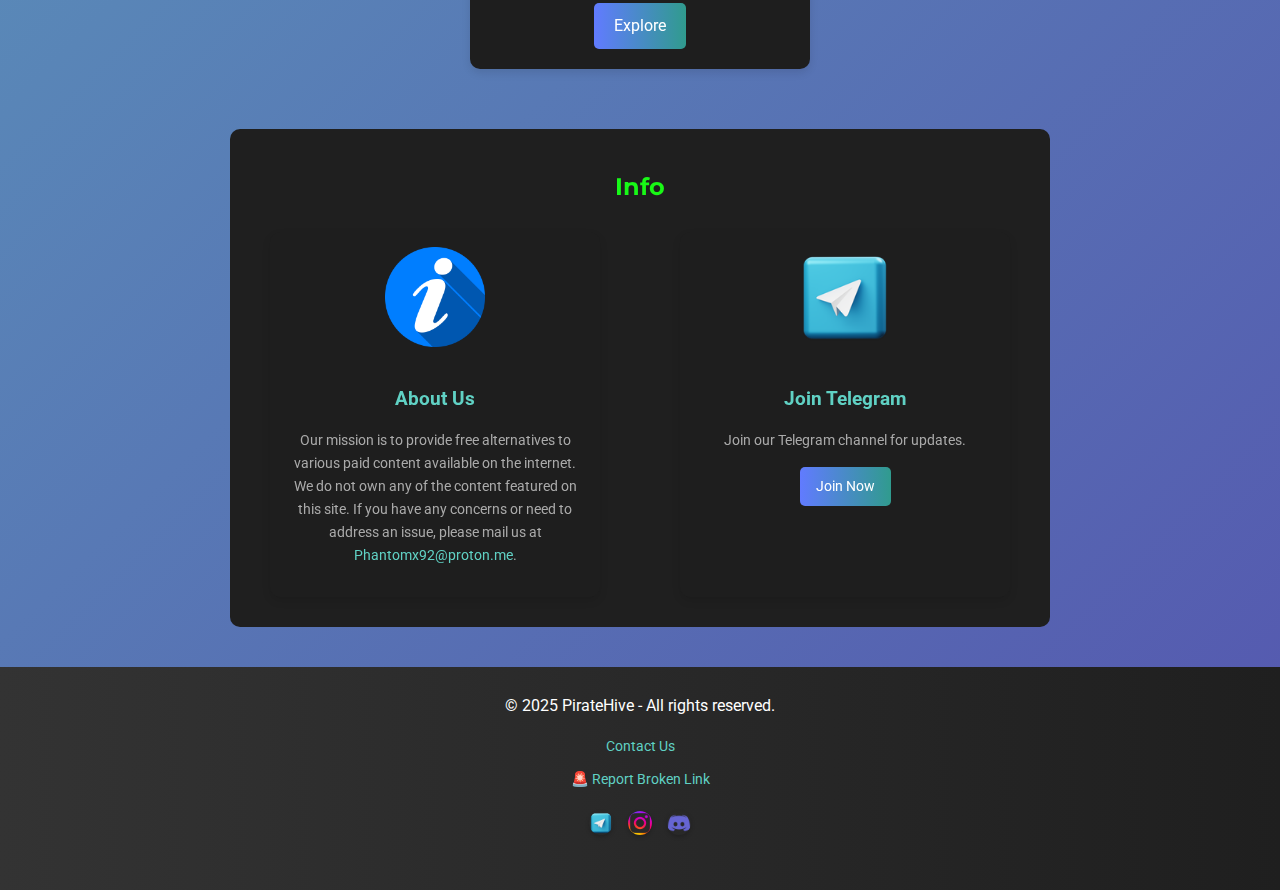
==== commit 4cfb7018: "beta versio n" ====
--- a/index.html
+++ b/index.html
@@ -3,17 +3,17 @@
 
 <head>
     <!-- Google tag (gtag.js) -->
-    <script async src="https://www.googletagmanager.com/gtag/js?id=G-7J2L93XLY0"></script>
+    <script async src="https://www.googletagmanager.com/gtag/js?id=G-C5WVB11YW2"></script>
     <script>
         window.dataLayer = window.dataLayer || [];
         function gtag() { dataLayer.push(arguments); }
         gtag('js', new Date());
 
-        gtag('config', 'G-7J2L93XLY0');
+        gtag('config', 'G-C5WVB11YW2');
     </script>
     <meta charset="UTF-8">
     <meta name="viewport" content="width=device-width, initial-scale=1.0">
-    <title>PirateHive - Confedential</title>
+    <title>PirateHive - Your Ultimate Destination</title>
     <link rel="icon" href="pirate.png" type="image/png">
     <link
         href="https://fonts.googleapis.com/css2?family=Montserrat:wght@400;700&family=Roboto:wght@400;500&display=swap"
@@ -25,15 +25,16 @@
 
 
 <body>
+    <div class="aurora-background"></div>
     <div class="loading-screen" id="loadingScreen">
-        <img src="batman.png" alt="Batman Logo" class="batman-loader">
+        <img src="Batman.png" alt="Batman Logo" class="batman-loader">
     </div>
 
     <body>
         <!-- Top Ribbon -->
         <!-- Top Ribbon -->
         <div class="top-ribbon">
-            <div class="logo" style="color: goldenrod;">PirateHive-β</div>
+            <div class="logo" style="color: aqua;">PirateHive</div>
             <div class="quick-access">
                 <a href="#movies">Movies</a>
                 <a href="#jeeneet">JEE NEET</a>
@@ -49,7 +50,7 @@
         <!-- Sidebar -->
         <aside class="sidebar" id="sidebar">
             <div class="sidebar-header">
-                <div class="logo">PirateHive-βeta</div>
+                <div class="logo">PirateHive</div>
                 <button class="close-btn" onclick="toggleSidebar()">&times;</button>
             </div>
             <ul class="sidebar-links">
@@ -115,6 +116,14 @@
                             Site</a>
                     </div>
                     <div class="card">
+                        <img src="sports.webp" alt="sports">
+                        <h3>Live Sports</h3>
+                        <p>Watch live sports </p>
+
+                        <a href="https://ppv.land/" target="_blank" rel="noopener noreferrer" class="card-button">Visit
+                            Site</a>
+                    </div>
+                    <div class="card">
                         <img src="doc.png" alt="Download Icon">
                         <h3>Documentaries</h3>
                         <p>For Documentaries Enthusiasts</p>
@@ -187,8 +196,7 @@
                     </div>
                     <div class="card">
                         <img src="Coding.webp" alt="Coding Icon">
-                        <h3>Coding Resources <img src="soon.gif.mp4" alt="Soon" class="icon"
-                                style="width: 25px; height: 25px; vertical-align: middle; margin-left: 4px;"></h3>
+                        <h3>Coding Resources</h3>
                         <p>Learn coding with comprehensive resources.</p>
                         <a href="coding.html" class="card-button">Explore</a>
                     </div>
@@ -237,14 +245,14 @@
             <p>&copy; 2025 PirateHive - All rights reserved.</p>
             <div class="footer-links">
                 <a href="mailto:Phantomx92@proton.me">Contact Us</a>
-                <a
-                    href="brokenlink.html">🚨
+                <a href="brokenlink.html">🚨
                     Report Broken Link</a>
                 <div class="social-links">
                     <a href="https://t.me/+bRom8OVaNMRjOTk1" target="_blank" rel="noopener noreferrer">
                         <img src="Telegram.webp" alt="Telegram">
                     </a>
-                    <a href="https://www.instagram.com/phantomcodex9/" target="_blank" rel="noopener noreferrer">
+                    <a href="https://www.instagram.com/phantomcodex9?igsh=ZTd0dnprd2t5Z21z" target="_blank"
+                        rel="noopener noreferrer">
                         <img src="insta.webp" alt="Instagram">
                     </a>
                     <a href="https://discord.gg/XZ6P9ZDK9M" target="_blank" rel="noopener noreferrer">
@@ -254,84 +262,7 @@
             </div>
             <p class="batman-easter-egg">The Dark Knight watches over this site.</p>
         </footer>
-
-        <!-- JavaScript -->
-        <script>
-            // Toggle Sidebar
-            function toggleSidebar() {
-                const sidebar = document.getElementById("sidebar");
-                sidebar.classList.toggle("active");
-            }
-
-            // Close Sidebar when clicking outside
-            document.addEventListener("click", function (event) {
-                const sidebar = document.getElementById("sidebar");
-                const menuBtn = document.querySelector(".menu-btn");
-                if (!sidebar.contains(event.target) && !menuBtn.contains(event.target)) {
-                    sidebar.classList.remove("active");
-                }
-            });
-
-            // Search Functionality
-            const searchInput = document.getElementById('searchInput');
-            const cards = document.querySelectorAll('.card');
-            if (searchInput && cards) {
-                searchInput.addEventListener('input', function () {
-                    const searchText = searchInput.value.toLowerCase();
-                    cards.forEach(card => {
-                        const cardText = card.textContent.toLowerCase();
-                        card.style.display = cardText.includes(searchText) ? 'block' : 'none';
-                    });
-                });
-            }
-
-            window.addEventListener("load", function () {
-                const loadingScreen = document.getElementById("loadingScreen");
-                loadingScreen.style.opacity = "0";
-                setTimeout(() => {
-                    loadingScreen.style.display = "none";
-                }, 500);
-            });
-            const konamiCode = ["ArrowUp", "ArrowUp", "ArrowDown", "ArrowDown", "ArrowLeft", "ArrowRight", "ArrowLeft", "ArrowRight", "b", "a"];
-            let konamiIndex = 0;
-
-            document.addEventListener("keydown", (event) => {
-                if (event.key === konamiCode[konamiIndex]) {
-                    konamiIndex++;
-                    if (konamiIndex === konamiCode.length) {
-                        alert("🦇 You found the Dark Knight's secret! Redirecting to the Batcave... 🦇");
-                        window.location.href = "https://phantomcodex9.github.io/phantom/"; // Replace with your link
-                    }
-                } else {
-                    konamiIndex = 0; // Reset if the sequence is broken
-                }
-            });
-            // Add this to your JavaScript
-            window.addEventListener('scroll', () => {
-                const backToTop = document.getElementById('backToTop');
-                if (window.scrollY > 200) {
-                    backToTop.style.display = 'block';
-                } else {
-                    backToTop.style.display = 'none';
-                }
-            });
-
-            document.getElementById('backToTop').addEventListener('click', () => {
-                window.scrollTo({ top: 0, behavior: 'smooth' });
-            });
-            function scrollToSection(sectionId) {
-                const section = document.getElementById(sectionId);
-                if (section) {
-                    section.scrollIntoView({ behavior: 'smooth' });
-                }
-            }
-
-            console.log("%c🦇 I'm Batman. 🦇", "font-size: 20px; color: #000; background: #FFD700; padding: 10px; border-radius: 5px;");
-            console.log("%cWelcome to PirateHive, where the Dark Knight keeps watch.", "font-size: 14px; color: #2c3e50;");
-            console.log("%cRemember: 'It's not who I am underneath, but what I do that defines me.'", "font-size: 14px; color: #2c3e50; font-style: italic;");
-
-        </script>
-
+        <script src="script.js"></script>
     </body>
 
-</html>
+</html>--- a/style.css
+++ b/style.css
@@ -1,571 +1,633 @@
-/* Dark Theme CSS Styles */
-:root {
-    --primary-color: #60d1c4;
-    --secondary-color: #309b8e;
-    --background-color: #121212;
-    --text-color: #e0e0e0;
-    --font-family: 'Roboto', sans-serif;
-    --font-family-heading: 'Montserrat', sans-serif;
-    --card-background: #1e1e1e;
-    --nav-background: #1f1f1f;
-    --hover-color: #512da8;
-}
-
-.card:hover {
-    border: 2px solid #309b8e;
-    /* Teal border */
-    box-shadow: 0 0 10px rgba(48, 155, 142, 0.5);
-    /* Teal shadow */
-}
-
-.card:hover::after {
-    content: "🦇";
-    /* Batman symbol */
-    position: absolute;
-    bottom: 10px;
-    right: 10px;
-    font-size: 1.5em;
-}
-
-/* Loading Screen Styles */
-.loading-screen {
-    position: fixed;
-    top: 0;
-    left: 0;
-    width: 100%;
-    height: 100%;
-    background: #000;
-    display: flex;
-    justify-content: center;
-    align-items: center;
-    z-index: 1000;
-    transition: opacity 0.5s ease;
-}
-
-/* Batman Logo Styles */
-.batman-loader {
-    width: 100px;
-    height: 100px;
-    animation: spin 2s linear infinite;
-}
-
-/* Spin Animation */
-@keyframes spin {
-    0% {
-        transform: rotate(0deg);
-    }
-
-    100% {
-        transform: rotate(360deg);
-    }
-}
-
-
-/* General Styles */
-body {
-    font-family: var(--font-family);
-    margin: 0;
-    padding: 0;
-    background-color: var(--background-color);
-    color: var(--text-color);
-    line-height: 1.6;
-
-}
-
-a {
-    text-decoration: none;
-    color: inherit;
-}
-
-/* Top Ribbon */
-/* Top Ribbon */
-.top-ribbon {
-    display: flex;
-    justify-content: space-between;
-    /* Space between logo, quick-access, and menu-container */
-    align-items: center;
-    padding: 10px 20px;
-    background-color: var(--nav-background);
-    position: sticky;
-    top: 0;
-    z-index: 1000;
-}
-
-/* Logo */
-.top-ribbon .logo {
-    font-family: var(--font-family-heading);
-    font-size: 1.5rem;
-    font-weight: bold;
-    margin-right: auto;
-    /* Push logo to the left */
-}
-
-/* Quick Access Links */
-.top-ribbon .quick-access {
-    display: flex;
-    gap: 15px;
-    margin-left: auto;
-    /* Push quick-access to the right */
-    margin-right: 20px;
-    /* Add some spacing between quick-access and menu-container */
-}
-
-.top-ribbon .quick-access a {
-    color: #fff;
-    font-size: 1rem;
-    transition: color 0.3s ease;
-}
-
-.top-ribbon .quick-access a:hover {
-    color: var(--primary-color);
-}
-
-/* Menu Container (Caution Symbol and Menu Button) */
-.top-ribbon .menu-container {
-    display: flex;
-    align-items: center;
-    gap: 10px;
-}
-
-.top-ribbon .menu-btn {
-    display: none;
-    /* Hide by default */
-    background: none;
-    border: none;
-    color: #54ff04;
-    font-size: 1.5rem;
-    cursor: pointer;
-}
-
-/* Show Menu Button only in Mobile View */
-@media (max-width: 768px) {
-    .top-ribbon .quick-access {
-        display: none;
-        /* Hide quick access links in mobile view */
-    }
-
-    .top-ribbon .menu-btn {
-        display: block;
-        /* Show menu button in mobile view */
-    }
-}
-
-/* Sidebar */
-.sidebar {
-    width: 250px;
-    height: 100vh;
-    background-color: var(--nav-background);
-    position: fixed;
-    top: 0;
-    left: -250px;
-    transition: left 0.3s ease;
-    z-index: 1000;
-}
-
-.sidebar.active {
-    left: 0;
-}
-
-.sidebar-header {
-    display: flex;
-    justify-content: space-between;
-    align-items: center;
-    padding: 20px;
-    border-bottom: 1px solid #333;
-}
-
-.sidebar-header .logo {
-    font-family: var(--font-family-heading);
-    font-size: 1.5rem;
-    font-weight: bold;
-}
-
-.sidebar-header .close-btn {
-    background: none;
-    border: none;
-    color: #fff;
-    font-size: 1.5rem;
-    cursor: pointer;
-}
-
-.sidebar-links {
-    list-style: none;
-    padding: 0;
-    margin: 0;
-}
-
-.sidebar-links li {
-    padding: 15px 20px;
-    border-bottom: 1px solid #333;
-}
-
-.sidebar-links li a {
-    color: #fff;
-    font-size: 1.1rem;
-    transition: color 0.3s ease;
-}
-
-.sidebar-links li a:hover {
-    color: var(--primary-color);
-}
-
-/* Search Bar */
-.search-container {
-    text-align: center;
-    margin: 20px auto;
-    width: 90%;
-    max-width: 600px;
-}
-
-#searchInput {
-    width: 100%;
-    padding: 10px;
-    border-radius: 25px;
-    border: none;
-    background-color: #333;
-    color: #fff;
-    font-size: 1rem;
-}
-
-#searchInput::placeholder {
-    color: #ccc;
-}
-
-/* Content Sections */
-.content-section {
-    padding: 40px 20px;
-    text-align: center;
-}
-
-.content-section h2 {
-    font-family: var(--font-family-heading);
-    font-size: 2rem;
-    margin-bottom: 20px;
-    background: linear-gradient(90deg, #03ff2d, #2df300);
-    /* Gradient colors */
-    -webkit-background-clip: text;
-    /* Clip background to text */
-    -webkit-text-fill-color: transparent;
-    /* Make text transparent */
-    background-clip: text;
-    /* Standard property */
-    text-fill-color: transparent;
-    /* Standard property */
-}
-
-.card-container {
-    display: flex;
-    justify-content: center;
-    gap: 20px;
-    flex-wrap: wrap;
-}
-
-.card {
-    background-color: var(--card-background);
-    padding: 20px;
-    border-radius: 10px;
-    box-shadow: 0 4px 8px rgba(0, 0, 0, 0.1);
-    text-align: center;
-    transition: transform 0.3s ease, box-shadow 0.3s ease;
-    width: 100%;
-    max-width: 300px;
-}
-
-.card:hover {
-    transform: translateY(-10px);
-    box-shadow: 0 8px 16px rgba(0, 0, 0, 0.2);
-}
-
-.card img {
-    max-width: 100%;
-    border-radius: 10px;
-    margin-bottom: 15px;
-}
-
-.card h3 {
-    font-size: 1.5rem;
-    margin-bottom: 10px;
-    color: var(--primary-color);
-}
-
-.card p {
-    font-size: 1rem;
-    color: #aaa;
-    margin-bottom: 15px;
-}
-
-.card-button {
-    display: inline-block;
-    padding: 10px 20px;
-    background: linear-gradient(90deg, #617bff, #309b8e);
-    /* Blue to Teal gradient */
-    color: #fff;
-    border-radius: 5px;
-    transition: background-color 0.3s ease;
-}
-
-.card-button:hover {
-    background: linear-gradient(90deg, #309b8e, #617bff);
-    /* Teal to Blue gradient on hover */
-}
-
-
-
-/* Responsive Design */
-@media (max-width: 768px) {
-    .top-ribbon .quick-access {
-        display: none;
-    }
-
-    .top-ribbon .menu-btn {
-        display: block;
-    }
-
-    .card {
-        width: 100%;
-        max-width: 100%;
-    }
-}
-
-/* Style for the "soon" GIF */
-.icon {
-    width: 16px;
-    /* Very small size */
-    height: 16px;
-    /* Very small size */
-    vertical-align: middle;
-    /* Align with text */
-    margin-left: 4px;
-    /* Add some spacing */
-}
-
-.batman-easter-egg {
-    opacity: 0;
-    transition: opacity 0.3s ease;
-    font-size: 0.8em;
-    color: #2c3e50;
-    text-align: center;
-    margin-top: 5px;
-}
-
-footer:hover .batman-easter-egg {
-    opacity: 1;
-}
-
-/* Add this to your CSS */
-.logo:hover::after {
-    content: "Hello Pirate👋🏻";
-    position: absolute;
-    background: var(--card-background);
-    color: var(--primary-color);
-    padding: 5px 10px;
-    border-radius: 5px;
-    font-size: 0.8em;
-    margin-top: 5px;
-}
-
-/* Add this to your CSS */
-#backToTop {
-    display: none;
-    position: fixed;
-    bottom: 20px;
-    right: 20px;
-    background-color: var(--primary-color);
-    color: #fff;
-    border: none;
-    border-radius: 50%;
-    width: 50px;
-    height: 50px;
-    font-size: 1.5em;
-    cursor: pointer;
-    box-shadow: 0 4px 8px rgba(0, 0, 0, 0.2);
-    transition: background-color 0.3s ease;
-    z-index: 3000;
-}
-
-#backToTop:hover {
-    background-color: var(--hover-color);
-}
-
-/* Quick Access Buttons */
-/* Quick Access Buttons */
-.quick-access-buttons {
-    display: none;
-    /* Hide by default */
-    justify-content: center;
-    gap: 10px;
-    margin: 20px auto;
-    flex-wrap: wrap;
-}
-
-/* Show Quick Access Buttons only in Mobile View */
-@media (max-width: 768px) {
-    .quick-access-buttons {
-        display: flex;
-        /* Show in mobile view */
-    }
-}
-
-
-.quick-access-buttons button {
-    background-color: #309b8e;
-    color: #ffffff;
-    border: none;
-    border-radius: 25px;
-    padding: 10px 20px;
-    font-size: 0.9rem;
-    font-family: var(--font-family);
-    cursor: pointer;
-    box-shadow: 0 4px 8px rgba(0, 0, 0, 0.2);
-    transition: background-color 0.3s ease, transform 0.3s ease;
-}
-
-.quick-access-buttons button:hover {
-    background-color: var(--hover-color);
-    transform: translateY(-5px);
-}
-
-.quick-access-buttons button:active {
-    transform: translateY(0);
-}
-
-/* Info Section (Less Prominent) */
-.info-section {
-    padding: 20px 10px;
-    /* Reduced padding */
-    background-color: var(--nav-background);
-    /* Match the navbar color */
-    border-radius: 10px;
-    margin: 20px auto;
-    max-width: 800px;
-    /* Limit width for better focus */
-}
-
-.info-section h2 {
-    font-size: 1.5rem;
-    /* Smaller heading */
-    margin-bottom: 15px;
-    color: var(--primary-color);
-    /* Match primary color */
-}
-
-.info-section .card {
-    background-color: var(--card-background);
-    padding: 15px;
-    border-radius: 10px;
-    box-shadow: 0 4px 8px rgba(0, 0, 0, 0.1);
-    text-align: center;
-    transition: transform 0.3s ease, box-shadow 0.3s ease;
-    width: 100%;
-    max-width: 300px;
-    margin: 10px auto;
-    /* Center cards */
-}
-
-.info-section .card img {
-    width: 60px;
-    /* Smaller icons */
-    height: 60px;
-    margin-bottom: 10px;
-}
-
-.info-section .card h3 {
-    font-size: 1.2rem;
-    /* Smaller heading */
-    margin-bottom: 10px;
-    color: var(--primary-color);
-}
-
-.info-section .card p {
-    font-size: 0.9rem;
-    /* Smaller text */
-    color: #aaa;
-    margin-bottom: 15px;
-}
-
-.info-section .card-button {
-    padding: 8px 16px;
-    /* Smaller button */
-    font-size: 0.9rem;
-}
-
-/* Footer with Smaller Social Icons */
-footer {
-    background: linear-gradient(to right, #333, #1f1f1f);
-    color: #fff;
-    text-align: center;
-    padding: 10px;
-    position: relative;
-    margin-top: 40px;
-}
-
-.footer-links {
-    display: flex;
-    flex-direction: column;
-    align-items: center;
-    gap: 10px;
-    margin-top: 10px;
-}
-
-.footer-links a {
-    color: var(--primary-color);
-    text-decoration: none;
-    font-size: 0.9rem;
-    transition: color 0.3s ease;
-}
-
-.footer-links a:hover {
-    color: var(--hover-color);
-}
-
-.social-links {
-    display: flex;
-    justify-content: center;
-    gap: 15px;
-    margin-top: 10px;
-}
-
-.social-links a {
-    display: inline-block;
-    transition: transform 0.3s ease;
-}
-
-.social-links a:hover {
-    transform: translateY(-3px);
-}
-
-.social-links img {
-    width: 24px;
-    /* Smaller icons */
-    height: 24px;
-    border-radius: 50%;
-    box-shadow: 0 2px 4px rgba(0, 0, 0, 0.2);
-    transition: box-shadow 0.3s ease;
-}
-
-.social-links img:hover {
-    box-shadow: 0 4px 8px rgba(0, 0, 0, 0.3);
-}
-
-/* Card Image Styles */
-.card img {
-    width: 100px;
-    /* Fixed width for logos */
-    height: 100px;
-    /* Fixed height for logos */
-    border-radius: 10px;
-    margin-bottom: 15px;
-    object-fit: cover;
-    /* Ensures the image fits within the dimensions */
-}
-
-/* Specific Adjustments for Different Sections */
-#movies .card img,
-#jeeneet .card img,
-#btech .card img,
-#info .card img {
-    width: 100px;
-    /* Consistent size for all logos */
-    height: 100px;
-    /* Consistent size for all logos */
-}
+/* Dark Theme CSS Styles */
+:root {
+    --primary-color: #60d1c4;
+    --secondary-color: #309b8e;
+    --background-color: #121212;
+    --text-color: #e0e0e0;
+    --font-family: 'Roboto', sans-serif;
+    --font-family-heading: 'Montserrat', sans-serif;
+    --card-background: #1e1e1e;
+    --nav-background: #1f1f1f;
+    --hover-color: #512da8;
+}
+
+/* Add this to your CSS */
+body {
+    background: linear-gradient(-45deg, #121212, #1f1f1f, #512da8, #60d1c4);
+    background-size: 400% 400%;
+    animation: gradientBG 15s ease infinite;
+}
+
+@keyframes gradientBG {
+    0% {
+        background-position: 0% 50%;
+    }
+
+    50% {
+        background-position: 100% 50%;
+    }
+
+    100% {
+        background-position: 0% 50%;
+    }
+}
+
+.card:hover {
+    border: 2px solid #309b8e;
+    /* Teal border */
+    box-shadow: 0 0 10px rgba(48, 155, 142, 0.5);
+    /* Teal shadow */
+}
+
+.card:hover::after {
+    content: "🦇";
+    /* Batman symbol */
+    position: absolute;
+    bottom: 10px;
+    right: 10px;
+    font-size: 1.5em;
+}
+
+/* Loading Screen Styles */
+.loading-screen {
+    position: fixed;
+    top: 0;
+    left: 0;
+    width: 100%;
+    height: 100%;
+    background: #000;
+    display: flex;
+    justify-content: center;
+    align-items: center;
+    z-index: 1000;
+    transition: opacity 0.5s ease;
+}
+
+/* Batman Logo Styles */
+.batman-loader {
+    width: 100px;
+    height: 100px;
+    animation: spin 2s linear infinite;
+}
+
+/* Spin Animation */
+@keyframes spin {
+    0% {
+        transform: rotate(0deg);
+    }
+
+    100% {
+        transform: rotate(360deg);
+    }
+}
+
+
+/* General Styles */
+body {
+    font-family: var(--font-family);
+    margin: 0;
+    padding: 0;
+    background-color: var(--background-color);
+    color: var(--text-color);
+    line-height: 1.6;
+
+}
+
+a {
+    text-decoration: none;
+    color: inherit;
+}
+
+/* Top Ribbon */
+/* Top Ribbon */
+.top-ribbon {
+    display: flex;
+    justify-content: space-between;
+    /* Space between logo, quick-access, and menu-container */
+    align-items: center;
+    padding: 10px 20px;
+    background-color: var(--nav-background);
+    position: sticky;
+    top: 0;
+    z-index: 1000;
+}
+
+/* Logo */
+.top-ribbon .logo {
+    font-family: var(--font-family-heading);
+    font-size: 1.5rem;
+    font-weight: bold;
+    margin-right: auto;
+    /* Push logo to the left */
+}
+
+/* Quick Access Links */
+.top-ribbon .quick-access {
+    display: flex;
+    gap: 15px;
+    margin-left: auto;
+    /* Push quick-access to the right */
+    margin-right: 20px;
+    /* Add some spacing between quick-access and menu-container */
+}
+
+.top-ribbon .quick-access a {
+    color: #fff;
+    font-size: 1rem;
+    transition: color 0.3s ease;
+}
+
+.top-ribbon .quick-access a:hover {
+    color: var(--primary-color);
+}
+
+/* Menu Container (Caution Symbol and Menu Button) */
+.top-ribbon .menu-container {
+    display: flex;
+    align-items: center;
+    gap: 10px;
+}
+
+.top-ribbon .menu-btn {
+    display: none;
+    /* Hide by default */
+    background: none;
+    border: none;
+    color: #54ff04;
+    font-size: 1.5rem;
+    cursor: pointer;
+}
+
+/* Show Menu Button only in Mobile View */
+@media (max-width: 768px) {
+    .top-ribbon .quick-access {
+        display: none;
+        /* Hide quick access links in mobile view */
+    }
+
+    .top-ribbon .menu-btn {
+        display: block;
+        /* Show menu button in mobile view */
+    }
+}
+
+/* Sidebar */
+.sidebar {
+    width: 250px;
+    height: 100vh;
+    background-color: var(--nav-background);
+    position: fixed;
+    top: 0;
+    left: -250px;
+    transition: left 0.3s ease;
+    z-index: 1000;
+}
+
+.sidebar.active {
+    left: 0;
+}
+
+.sidebar-header {
+    display: flex;
+    justify-content: space-between;
+    align-items: center;
+    padding: 20px;
+    border-bottom: 1px solid #333;
+}
+
+.sidebar-header .logo {
+    font-family: var(--font-family-heading);
+    font-size: 1.5rem;
+    font-weight: bold;
+}
+
+.sidebar-header .close-btn {
+    background: none;
+    border: none;
+    color: #fff;
+    font-size: 1.5rem;
+    cursor: pointer;
+}
+
+.sidebar-links {
+    list-style: none;
+    padding: 0;
+    margin: 0;
+}
+
+.sidebar-links li {
+    padding: 15px 20px;
+    border-bottom: 1px solid #333;
+}
+
+.sidebar-links li a {
+    color: #fff;
+    font-size: 1.1rem;
+    transition: color 0.3s ease;
+}
+
+.sidebar-links li a:hover {
+    color: var(--primary-color);
+}
+
+/* Search Bar */
+.search-container {
+    text-align: center;
+    margin: 20px auto;
+    width: 90%;
+    max-width: 600px;
+}
+
+#searchInput {
+    width: 100%;
+    padding: 10px;
+    border-radius: 25px;
+    border: none;
+    background-color: #333;
+    color: #fff;
+    font-size: 1rem;
+}
+
+#searchInput::placeholder {
+    color: #ccc;
+}
+
+/* Content Sections */
+.content-section {
+    padding: 40px 20px;
+    text-align: center;
+}
+
+.content-section h2 {
+    font-family: var(--font-family-heading);
+    font-size: 2rem;
+    margin-bottom: 20px;
+    background: linear-gradient(90deg, #03ff2d, #2df300);
+    /* Gradient colors */
+    -webkit-background-clip: text;
+    /* Clip background to text */
+    -webkit-text-fill-color: transparent;
+    /* Make text transparent */
+    background-clip: text;
+    /* Standard property */
+    text-fill-color: transparent;
+    /* Standard property */
+}
+
+.card-container {
+    display: flex;
+    justify-content: center;
+    gap: 20px;
+    flex-wrap: wrap;
+}
+
+.card {
+    background-color: var(--card-background);
+    padding: 20px;
+    border-radius: 10px;
+    box-shadow: 0 4px 8px rgba(0, 0, 0, 0.1);
+    text-align: center;
+    transition: transform 0.3s ease, box-shadow 0.3s ease;
+    width: 100%;
+    max-width: 300px;
+}
+
+.card:hover {
+    transform: translateY(-10px);
+    box-shadow: 0 8px 16px rgba(0, 0, 0, 0.2);
+}
+
+.card img {
+    max-width: 100%;
+    border-radius: 10px;
+    margin-bottom: 15px;
+}
+
+.card h3 {
+    font-size: 1.5rem;
+    margin-bottom: 10px;
+    color: var(--primary-color);
+}
+
+.card p {
+    font-size: 1rem;
+    color: #aaa;
+    margin-bottom: 15px;
+}
+
+.card-button {
+    display: inline-block;
+    padding: 10px 20px;
+    background: linear-gradient(90deg, #617bff, #309b8e);
+    /* Blue to Teal gradient */
+    color: #fff;
+    border-radius: 5px;
+    transition: background-color 0.3s ease;
+}
+
+.card-button:hover {
+    background: linear-gradient(90deg, #309b8e, #617bff);
+    /* Teal to Blue gradient on hover */
+}
+
+
+
+/* Responsive Design */
+@media (max-width: 768px) {
+    .top-ribbon .quick-access {
+        display: none;
+    }
+
+    .top-ribbon .menu-btn {
+        display: block;
+    }
+
+    .card {
+        width: 100%;
+        max-width: 100%;
+    }
+}
+
+/* Style for the "soon" GIF */
+.icon {
+    width: 16px;
+    /* Very small size */
+    height: 16px;
+    /* Very small size */
+    vertical-align: middle;
+    /* Align with text */
+    margin-left: 4px;
+    /* Add some spacing */
+}
+
+.batman-easter-egg {
+    opacity: 0;
+    transition: opacity 0.3s ease;
+    font-size: 0.8em;
+    color: #137de7;
+    text-align: center;
+    margin-top: 5px;
+}
+
+footer:hover .batman-easter-egg {
+    opacity: 1;
+}
+
+/* Add this to your CSS */
+.logo:hover::after {
+    content: "Hello Pirate👋🏻";
+    position: absolute;
+    background: var(--card-background);
+    color: var(--primary-color);
+    padding: 5px 10px;
+    border-radius: 5px;
+    font-size: 0.8em;
+    margin-top: 5px;
+}
+
+/* Add this to your CSS */
+/* Add this to your CSS */
+#backToTop {
+    display: none;
+    position: fixed;
+    bottom: 20px;
+    right: 20px;
+    background-color: #60d1c4;
+    color: #fff;
+    border: none;
+    border-radius: 50%;
+    width: 50px;
+    height: 50px;
+    font-size: 1.5em;
+    cursor: pointer;
+    box-shadow: 0 4px 8px rgba(0, 0, 0, 0.2);
+    transition: background-color 0.3s ease, transform 0.3s ease;
+}
+
+#backToTop:hover {
+    background-color: #512da8;
+    transform: scale(1.1);
+}
+
+/* Quick Access Buttons */
+/* Quick Access Buttons */
+.quick-access-buttons {
+    display: none;
+    /* Hide by default */
+    justify-content: center;
+    gap: 10px;
+    margin: 20px auto;
+    flex-wrap: wrap;
+}
+
+/* Show Quick Access Buttons only in Mobile View */
+@media (max-width: 768px) {
+    .quick-access-buttons {
+        display: flex;
+        /* Show in mobile view */
+    }
+}
+
+
+.quick-access-buttons button {
+    background-color: #309b8e;
+    color: #ffffff;
+    border: none;
+    border-radius: 25px;
+    padding: 10px 20px;
+    font-size: 0.9rem;
+    font-family: var(--font-family);
+    cursor: pointer;
+    box-shadow: 0 4px 8px rgba(0, 0, 0, 0.2);
+    transition: background-color 0.3s ease, transform 0.3s ease;
+}
+
+.quick-access-buttons button:hover {
+    background-color: var(--hover-color);
+    transform: translateY(-5px);
+}
+
+.quick-access-buttons button:active {
+    transform: translateY(0);
+}
+
+/* Info Section (Less Prominent) */
+.info-section {
+    padding: 20px 10px;
+    /* Reduced padding */
+    background-color: var(--nav-background);
+    /* Match the navbar color */
+    border-radius: 10px;
+    margin: 20px auto;
+    max-width: 800px;
+    /* Limit width for better focus */
+}
+
+.info-section h2 {
+    font-size: 1.5rem;
+    /* Smaller heading */
+    margin-bottom: 15px;
+    color: var(--primary-color);
+    /* Match primary color */
+}
+
+.info-section .card {
+    background-color: var(--card-background);
+    padding: 15px;
+    border-radius: 10px;
+    box-shadow: 0 4px 8px rgba(0, 0, 0, 0.1);
+    text-align: center;
+    transition: transform 0.3s ease, box-shadow 0.3s ease;
+    width: 100%;
+    max-width: 300px;
+    margin: 10px auto;
+    /* Center cards */
+}
+
+.info-section .card img {
+    width: 60px;
+    /* Smaller icons */
+    height: 60px;
+    margin-bottom: 10px;
+}
+
+.info-section .card h3 {
+    font-size: 1.2rem;
+    /* Smaller heading */
+    margin-bottom: 10px;
+    color: var(--primary-color);
+}
+
+.info-section .card p {
+    font-size: 0.9rem;
+    /* Smaller text */
+    color: #aaa;
+    margin-bottom: 15px;
+}
+
+.info-section .card-button {
+    padding: 8px 16px;
+    /* Smaller button */
+    font-size: 0.9rem;
+}
+
+/* Footer with Smaller Social Icons */
+/* Add this to your CSS */
+footer {
+    background: linear-gradient(to right, #333, #1f1f1f);
+    color: #fff;
+    text-align: center;
+    padding: 10px;
+    position: relative;
+    margin-top: 40px;
+    animation: fadeInUp 1s ease;
+}
+
+@keyframes fadeInUp {
+    0% {
+        opacity: 0;
+        transform: translateY(20px);
+    }
+
+    100% {
+        opacity: 1;
+        transform: translateY(0);
+    }
+}
+
+.footer-links {
+    display: flex;
+    flex-direction: column;
+    align-items: center;
+    gap: 10px;
+    margin-top: 10px;
+}
+
+.footer-links a {
+    color: var(--primary-color);
+    text-decoration: none;
+    font-size: 0.9rem;
+    transition: color 0.3s ease;
+}
+
+.footer-links a:hover {
+    color: var(--hover-color);
+}
+
+.social-links {
+    display: flex;
+    justify-content: center;
+    gap: 15px;
+    margin-top: 10px;
+}
+
+.social-links a {
+    display: inline-block;
+    transition: transform 0.3s ease;
+}
+
+.social-links a:hover {
+    transform: translateY(-3px);
+}
+
+.social-links img {
+    width: 24px;
+    /* Smaller icons */
+    height: 24px;
+    border-radius: 50%;
+    box-shadow: 0 2px 4px rgba(0, 0, 0, 0.2);
+    transition: box-shadow 0.3s ease;
+}
+
+.social-links img:hover {
+    box-shadow: 0 4px 8px rgba(0, 0, 0, 0.3);
+}
+
+/* Card Image Styles */
+.card img {
+    width: 100px;
+    /* Fixed width for logos */
+    height: 100px;
+    /* Fixed height for logos */
+    border-radius: 10px;
+    margin-bottom: 15px;
+    object-fit: cover;
+    /* Ensures the image fits within the dimensions */
+}
+
+/* Specific Adjustments for Different Sections */
+#movies .card img,
+#jeeneet .card img,
+#btech .card img,
+#info .card img {
+    width: 100px;
+    /* Consistent size for all logos */
+    height: 100px;
+    /* Consistent size for all logos */
+}
+
+/* Aurora Background */
+.aurora-background {
+    position: fixed;
+    top: 0;
+    left: 0;
+    width: 100%;
+    height: 100%;
+    z-index: -1;
+    /* Place it behind other content */
+    background: radial-gradient(circle at 50% 50%, #000, #0a2e38, #000);
+    overflow: hidden;
+}
+
+/* Aurora Layers */
+.aurora-layer {
+    position: absolute;
+    top: 0;
+    left: 0;
+    width: 100%;
+    height: 100%;
+    background: radial-gradient(circle at var(--x) var(--y), rgba(96, 209, 196, 0.3), transparent);
+    opacity: 0.8;
+    pointer-events: none;
+    /* Ensure the layers don't block cursor interaction */
+}